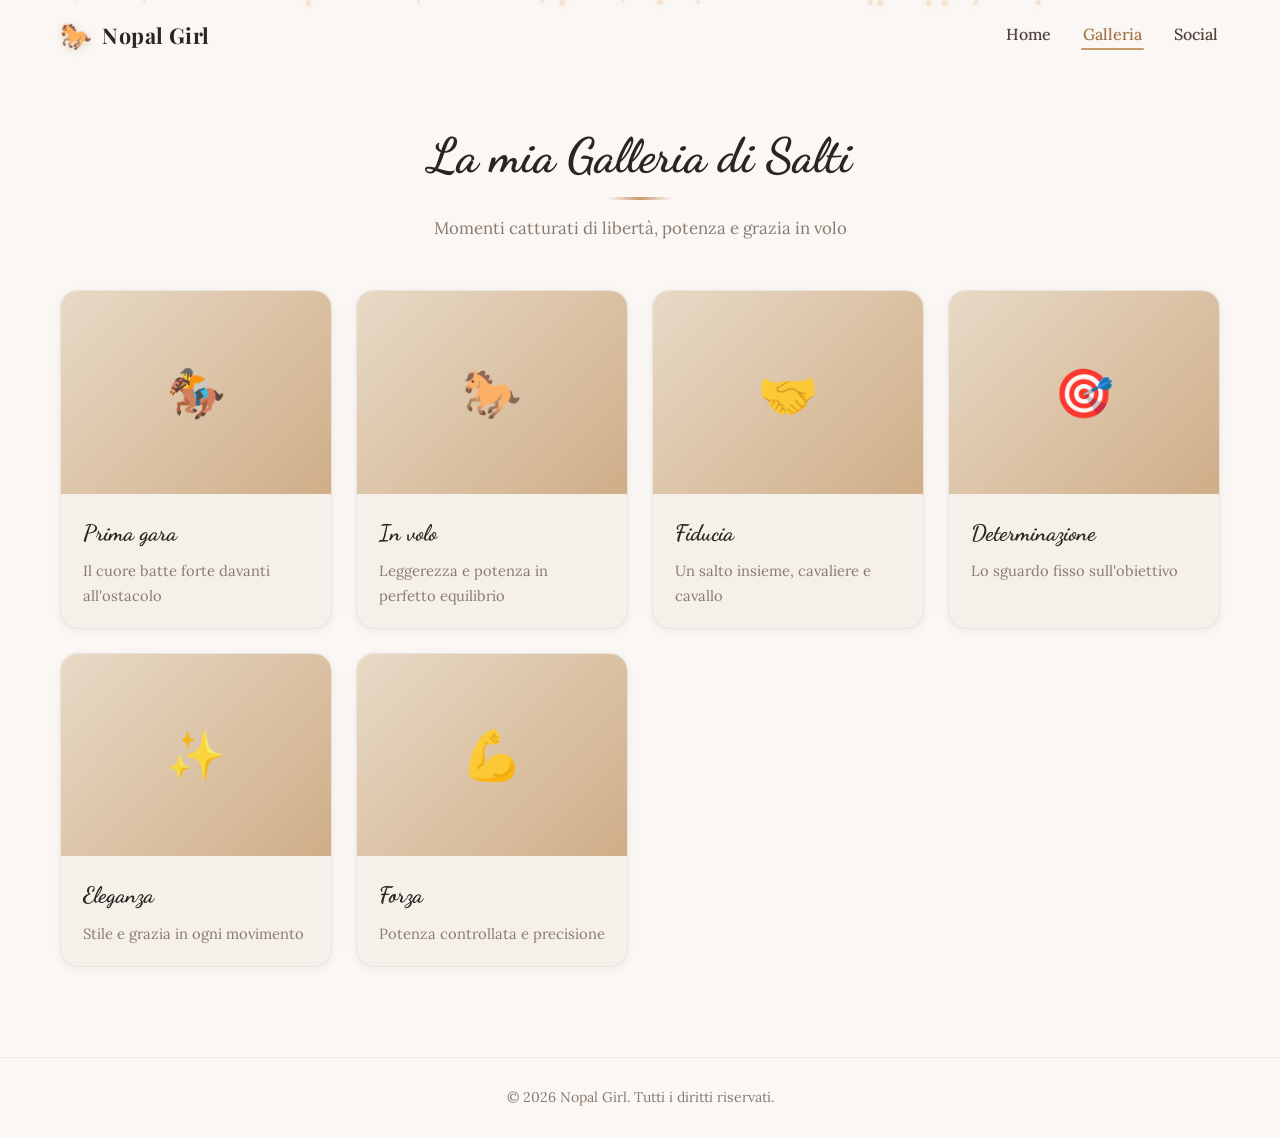
==== gallery.html @ e6fc36af "Riorganizza il repository: sito alla radice, rimozione backup, dati galleria centralizzati - Sposta " ====
<!DOCTYPE html>
<html lang="it">
<head>
  <meta charset="UTF-8">
  <meta name="viewport" content="width=device-width, initial-scale=1.0">
  <meta http-equiv="X-UA-Compatible" content="IE=edge">
  <title>Nopal Girl — Galleria</title>
  <meta name="description" content="Galleria fotografica dei salti ostacoli di Nopal Girl">
  <link rel="icon" href="data:image/svg+xml,<svg xmlns=%22http://www.w3.org/2000/svg%22 viewBox=%220 0 100 100%22><text y=%22.9em%22 font-size=%2290%22>🐎</text></svg>">
  <link rel="preconnect" href="https://fonts.googleapis.com">
  <link rel="preconnect" href="https://fonts.gstatic.com" crossorigin>
  <link href="https://fonts.googleapis.com/css2?family=Playfair+Display:wght@400;700&family=Dancing+Script:wght@500;700&family=Lora:wght@400;500&display=swap" rel="stylesheet">
  <link rel="stylesheet" href="https://cdnjs.cloudflare.com/ajax/libs/font-awesome/6.4.0/css/all.min.css">
  <link rel="stylesheet" href="assets/css/style.css">
</head>
<body>
  <a href="#main" class="skip-link">Vai al contenuto principale</a>

  <nav class="nav" aria-label="Menu principale">
    <div class="nav-inner">
      <a href="index.html" class="logo">
        <span class="logo-icon">🐎</span> Nopal Girl
      </a>
      <button class="mobile-toggle" aria-label="Apri menu" aria-expanded="false" aria-controls="navLinks">
        <span></span><span></span><span></span>
      </button>
      <ul class="nav-links" id="navLinks">
        <li><a href="index.html">Home</a></li>
        <li><a href="gallery.html" class="active">Galleria</a></li>
        <li><a href="social.html">Social</a></li>
      </ul>
    </div>
  </nav>

  <main id="main">
    <section id="gallery" style="padding-top: calc(var(--nav-h) + 60px);">
      <div class="container">
        <div class="section-head reveal">
          <h2>La mia Galleria di Salti</h2>
          <div class="underline"></div>
          <p>Momenti catturati di libertà, potenza e grazia in volo</p>
        </div>
        <div id="gallery-grid" class="gallery-grid"></div>
      </div>
    </section>
  </main>

  <footer>
    <p>&copy; 2026 Nopal Girl. Tutti i diritti riservati.</p>
  </footer>

  <script src="assets/js/gallery-data.js"></script>
  <script src="assets/js/main.js"></script>
</body>
</html>
---- assets/css/style.css ----
/* ============================================================
   Nopal Girl — Dreamy equestrian theme
   Lightweight, GPU-friendly, reduced-motion aware
   ============================================================ */

:root {
  --bg: #faf7f5;
  --surface: #f5f0ea;
  --accent: #c89a6b;
  --accent-dark: #a5764a;
  --accent-soft: rgba(200, 154, 107, 0.16);
  --text-dark: #2b2420;
  --text: #4e423a;
  --text-muted: #8a7a6e;
  --white: #ffffff;

  --font-display: 'Playfair Display', Georgia, serif;
  --font-script: 'Dancing Script', cursive;
  --font-body: 'Lora', Georgia, serif;

  --nav-h: 70px;
  --radius: 18px;
  --radius-pill: 999px;
  --maxw: 1160px;
  --gap: 24px;

  --shadow-sm: 0 2px 10px rgba(43, 32, 27, 0.06);
  --shadow-md: 0 8px 30px rgba(43, 32, 27, 0.10);
  --shadow-lg: 0 18px 50px rgba(43, 32, 27, 0.16);

  --ease: cubic-bezier(0.22, 1, 0.36, 1);
}

* {
  margin: 0;
  padding: 0;
  box-sizing: border-box;
}

html {
  scroll-behavior: smooth;
}

body {
  font-family: var(--font-body);
  background: var(--bg);
  color: var(--text-dark);
  line-height: 1.7;
  min-height: 100vh;
  overflow-x: hidden;
  -webkit-font-smoothing: antialiased;
}

img, video {
  max-width: 100%;
  display: block;
}

a {
  color: inherit;
  text-decoration: none;
}

/* Accessible skip link */
.skip-link {
  position: fixed;
  top: -60px;
  left: 16px;
  z-index: 2000;
  background: var(--accent-dark);
  color: #fff;
  padding: 10px 18px;
  border-radius: 0 0 10px 10px;
  font-size: 0.9rem;
  transition: top 0.3s var(--ease);
}
.skip-link:focus {
  top: 0;
}

/* ---------------- Navigation ---------------- */
.nav {
  position: fixed;
  inset: 0 0 auto 0;
  height: var(--nav-h);
  z-index: 1000;
  display: flex;
  align-items: center;
  transition: background 0.4s var(--ease), box-shadow 0.4s var(--ease), backdrop-filter 0.4s;
}
.nav-inner {
  width: min(100% - 32px, var(--maxw));
  margin-inline: auto;
  display: flex;
  align-items: center;
  justify-content: space-between;
}
.nav.scrolled {
  background: rgba(250, 247, 245, 0.82);
  backdrop-filter: blur(14px) saturate(160%);
  -webkit-backdrop-filter: blur(14px) saturate(160%);
  box-shadow: 0 1px 0 rgba(43, 32, 27, 0.06);
}

.logo {
  display: flex;
  align-items: center;
  gap: 10px;
  font-family: var(--font-display);
  font-weight: 700;
  font-size: 1.35rem;
  letter-spacing: 0.02em;
}
.logo-icon {
  font-size: 1.6rem;
  filter: drop-shadow(0 2px 4px rgba(200, 154, 107, 0.4));
  transition: transform 0.4s var(--ease);
}
.logo:hover .logo-icon {
  transform: scale(1.12) rotate(-6deg);
}

.nav-links {
  display: flex;
  gap: 28px;
  list-style: none;
}
.nav-links a {
  position: relative;
  font-weight: 500;
  font-size: 1rem;
  color: var(--text);
  padding: 6px 2px;
  transition: color 0.3s;
}
.nav-links a::after {
  content: '';
  position: absolute;
  left: 0;
  bottom: 0;
  width: 0;
  height: 2px;
  background: var(--accent);
  border-radius: 2px;
  transition: width 0.35s var(--ease);
}
.nav-links a:hover,
.nav-links a.active {
  color: var(--accent-dark);
}
.nav-links a:hover::after,
.nav-links a.active::after {
  width: 100%;
}

.mobile-toggle {
  display: none;
  flex-direction: column;
  gap: 5px;
  background: none;
  border: none;
  cursor: pointer;
  padding: 8px;
}
.mobile-toggle span {
  width: 24px;
  height: 2px;
  background: var(--text-dark);
  border-radius: 2px;
  transition: transform 0.35s var(--ease), opacity 0.3s;
}
.mobile-toggle.open span:nth-child(1) { transform: translateY(7px) rotate(45deg); }
.mobile-toggle.open span:nth-child(2) { opacity: 0; }
.mobile-toggle.open span:nth-child(3) { transform: translateY(-7px) rotate(-45deg); }

/* ---------------- Layout ---------------- */
.container {
  width: min(100% - 32px, var(--maxw));
  margin-inline: auto;
}

section {
  padding: 90px 0;
  scroll-margin-top: var(--nav-h);
}

.section-head {
  text-align: center;
  margin-bottom: 48px;
}
.section-head h2 {
  font-family: var(--font-script);
  font-size: clamp(2.2rem, 5vw, 3rem);
  color: var(--text-dark);
  font-weight: 700;
  line-height: 1.1;
}
.section-head .underline {
  width: 64px;
  height: 3px;
  margin: 14px auto 0;
  background: linear-gradient(90deg, transparent, var(--accent), transparent);
  border-radius: 2px;
}
.section-head p {
  color: var(--text-muted);
  margin-top: 14px;
  font-size: 1.05rem;
}

/* ---------------- Hero + video background ---------------- */
.hero {
  position: relative;
  min-height: 100vh;
  display: flex;
  align-items: center;
  justify-content: center;
  text-align: center;
  padding: calc(var(--nav-h) + 40px) 20px 60px;
  overflow: hidden;
  color: #fff;
}
.hero-video {
  position: absolute;
  inset: 0;
  z-index: -2;
  overflow: hidden;
}
.hero-video video {
  position: absolute;
  top: 50%;
  left: 50%;
  width: 100%;
  height: 100%;
  object-fit: cover;
  transform: translate(-50%, -50%);
  filter: brightness(0.55) saturate(1.05);
}
.hero-video img.poster {
  position: absolute;
  inset: 0;
  width: 100%;
  height: 100%;
  object-fit: cover;
  filter: brightness(0.55) saturate(1.05);
}
.hero-overlay {
  position: absolute;
  inset: 0;
  z-index: -1;
  background:
    radial-gradient(ellipse at 50% 40%, rgba(200, 154, 107, 0.18), transparent 60%),
    linear-gradient(180deg, rgba(20, 14, 10, 0.45), rgba(20, 14, 10, 0.65));
}

.hero-content {
  max-width: 720px;
  animation: heroIn 1.2s var(--ease) both;
}
.hero h1 {
  font-family: var(--font-script);
  font-size: clamp(3.2rem, 9vw, 5.5rem);
  font-weight: 700;
  line-height: 1.05;
  text-shadow: 0 4px 30px rgba(0, 0, 0, 0.45);
}
.hero .tagline {
  font-size: clamp(1.1rem, 2.5vw, 1.4rem);
  color: #f4dfc6;
  font-style: italic;
  margin-top: 14px;
}
.hero .description {
  margin: 22px auto 32px;
  color: rgba(255, 255, 255, 0.92);
  font-size: 1.02rem;
  max-width: 560px;
  text-shadow: 0 2px 12px rgba(0, 0, 0, 0.35);
}
.scroll-hint {
  position: absolute;
  bottom: 28px;
  left: 50%;
  transform: translateX(-50%);
  color: rgba(255, 255, 255, 0.85);
  font-size: 1.6rem;
  animation: bounce 2s ease-in-out infinite;
}

/* ---------------- Buttons ---------------- */
.btn-row {
  display: flex;
  gap: 16px;
  justify-content: center;
  flex-wrap: wrap;
}
.btn {
  display: inline-flex;
  align-items: center;
  gap: 10px;
  padding: 13px 30px;
  border-radius: var(--radius-pill);
  font-weight: 600;
  font-size: 1rem;
  font-family: var(--font-body);
  border: 1px solid transparent;
  cursor: pointer;
  transition: transform 0.35s var(--ease), box-shadow 0.35s var(--ease), background 0.35s, color 0.35s;
  transform: translateY(0);
}
.btn:hover {
  transform: translateY(-3px);
}
.btn:focus-visible {
  outline: 2px solid var(--accent-dark);
  outline-offset: 3px;
}
.btn-primary {
  background: linear-gradient(135deg, var(--accent), var(--accent-dark));
  color: #fff;
  box-shadow: 0 8px 24px rgba(200, 154, 107, 0.45);
}
.btn-primary:hover {
  box-shadow: 0 12px 32px rgba(200, 154, 107, 0.6);
}
.btn-ghost {
  background: rgba(255, 255, 255, 0.14);
  color: #fff;
  border-color: rgba(255, 255, 255, 0.35);
  backdrop-filter: blur(6px);
  -webkit-backdrop-filter: blur(6px);
}
.btn-ghost:hover {
  background: rgba(255, 255, 255, 0.24);
}
.btn-solid {
  background: var(--accent-soft);
  color: var(--accent-dark);
  border-color: rgba(200, 154, 107, 0.4);
}
.btn-solid:hover {
  background: rgba(200, 154, 107, 0.28);
  box-shadow: 0 8px 24px rgba(200, 154, 107, 0.25);
}

/* ---------------- Gallery ---------------- */
.gallery-grid {
  display: grid;
  grid-template-columns: repeat(auto-fill, minmax(260px, 1fr));
  gap: var(--gap);
}
.card {
  border-radius: var(--radius);
  overflow: hidden;
  background: var(--surface);
  box-shadow: var(--shadow-sm);
  border: 1px solid rgba(43, 32, 27, 0.06);
  transition: transform 0.45s var(--ease), box-shadow 0.45s var(--ease);
}
.card:hover {
  transform: translateY(-6px);
  box-shadow: var(--shadow-md);
}
.card-media {
  position: relative;
  aspect-ratio: 4 / 3;
  overflow: hidden;
  background: linear-gradient(135deg, #e8d9c6, #cfae88);
}
.card-media img {
  width: 100%;
  height: 100%;
  object-fit: cover;
  transition: transform 0.6s var(--ease);
}
.card:hover .card-media img {
  transform: scale(1.06);
}
.card-media .placeholder {
  position: absolute;
  inset: 0;
  display: grid;
  place-items: center;
  font-size: 3rem;
  color: rgba(255, 255, 255, 0.9);
}
.card-body {
  padding: 20px 22px;
}
.card-body h3 {
  font-family: var(--font-script);
  font-size: 1.4rem;
  font-weight: 700;
  margin-bottom: 6px;
}
.card-body p {
  color: var(--text-muted);
  font-size: 0.92rem;
}

.gallery-note {
  text-align: center;
  color: var(--text-muted);
  font-style: italic;
  margin-top: 32px;
}

/* ---------------- Social ---------------- */
.social-content {
  max-width: 640px;
  margin: 0 auto;
  text-align: center;
}
.social-content > p {
  color: var(--text-muted);
  font-size: 1.05rem;
  margin-bottom: 36px;
}
.social-icons {
  display: flex;
  justify-content: center;
  gap: 16px;
  flex-wrap: wrap;
}
.social-link {
  display: flex;
  flex-direction: column;
  align-items: center;
  gap: 8px;
  width: 96px;
  padding: 18px 10px;
  border-radius: var(--radius);
  background: var(--white);
  box-shadow: var(--shadow-sm);
  border: 1px solid rgba(43, 32, 27, 0.05);
  color: var(--text);
  transition: transform 0.4s var(--ease), box-shadow 0.4s var(--ease), color 0.3s;
}
.social-link:hover {
  transform: translateY(-5px);
  box-shadow: var(--shadow-md);
  color: var(--accent-dark);
}
.social-link i {
  font-size: 1.9rem;
  color: var(--accent);
  transition: transform 0.4s var(--ease);
}
.social-link:hover i {
  transform: scale(1.15);
}
.social-link span {
  font-size: 0.82rem;
  font-weight: 500;
}

/* ---------------- Footer ---------------- */
footer {
  text-align: center;
  padding: 28px 16px;
  color: var(--text-muted);
  font-size: 0.88rem;
  border-top: 1px solid rgba(43, 32, 27, 0.07);
}

/* ---------------- Reveal animations ---------------- */
.reveal {
  opacity: 0;
  transform: translateY(28px);
  transition: opacity 0.7s var(--ease), transform 0.7s var(--ease);
}
.reveal.is-visible {
  opacity: 1;
  transform: translateY(0);
}

@keyframes heroIn {
  from { opacity: 0; transform: translateY(30px); }
  to   { opacity: 1; transform: translateY(0); }
}
@keyframes bounce {
  0%, 100% { transform: translate(-50%, 0); }
  50%      { transform: translate(-50%, 8px); }
}

/* Sparkle dust (CSS-only, cheap) */
.sparkles {
  position: fixed;
  inset: 0;
  pointer-events: none;
  z-index: 1;
  overflow: hidden;
}
.sparkle {
  position: absolute;
  width: 5px;
  height: 5px;
  border-radius: 50%;
  background: rgba(244, 223, 198, 0.85);
  box-shadow: 0 0 10px rgba(244, 223, 198, 0.6);
  animation: floatUp linear infinite;
}
@keyframes floatUp {
  0%   { transform: translateY(100vh) scale(0.4); opacity: 0; }
  10%  { opacity: 0.9; }
  100% { transform: translateY(-10vh) scale(1); opacity: 0; }
}

/* ---------------- Responsive ---------------- */
@media (max-width: 720px) {
  .nav-links {
    position: fixed;
    top: var(--nav-h);
    right: 0;
    flex-direction: column;
    gap: 8px;
    background: rgba(250, 247, 245, 0.97);
    backdrop-filter: blur(14px);
    -webkit-backdrop-filter: blur(14px);
    padding: 18px 24px;
    border-radius: 0 0 0 16px;
    box-shadow: var(--shadow-lg);
    transform: translateX(120%);
    transition: transform 0.4s var(--ease);
    min-width: 200px;
  }
  .nav-links.open {
    transform: translateX(0);
  }
  .nav-links a { font-size: 1.1rem; }
  .mobile-toggle { display: flex; }
  section { padding: 60px 0; }
  .social-link { width: 84px; padding: 14px 8px; }
}

/* ---------------- Reduced motion ---------------- */
@media (prefers-reduced-motion: reduce) {
  html { scroll-behavior: auto; }
  *, *::before, *::after {
    animation-duration: 0.001ms !important;
    animation-iteration-count: 1 !important;
    transition-duration: 0.001ms !important;
  }
  .reveal { opacity: 1; transform: none; }
  .sparkles { display: none; }
}
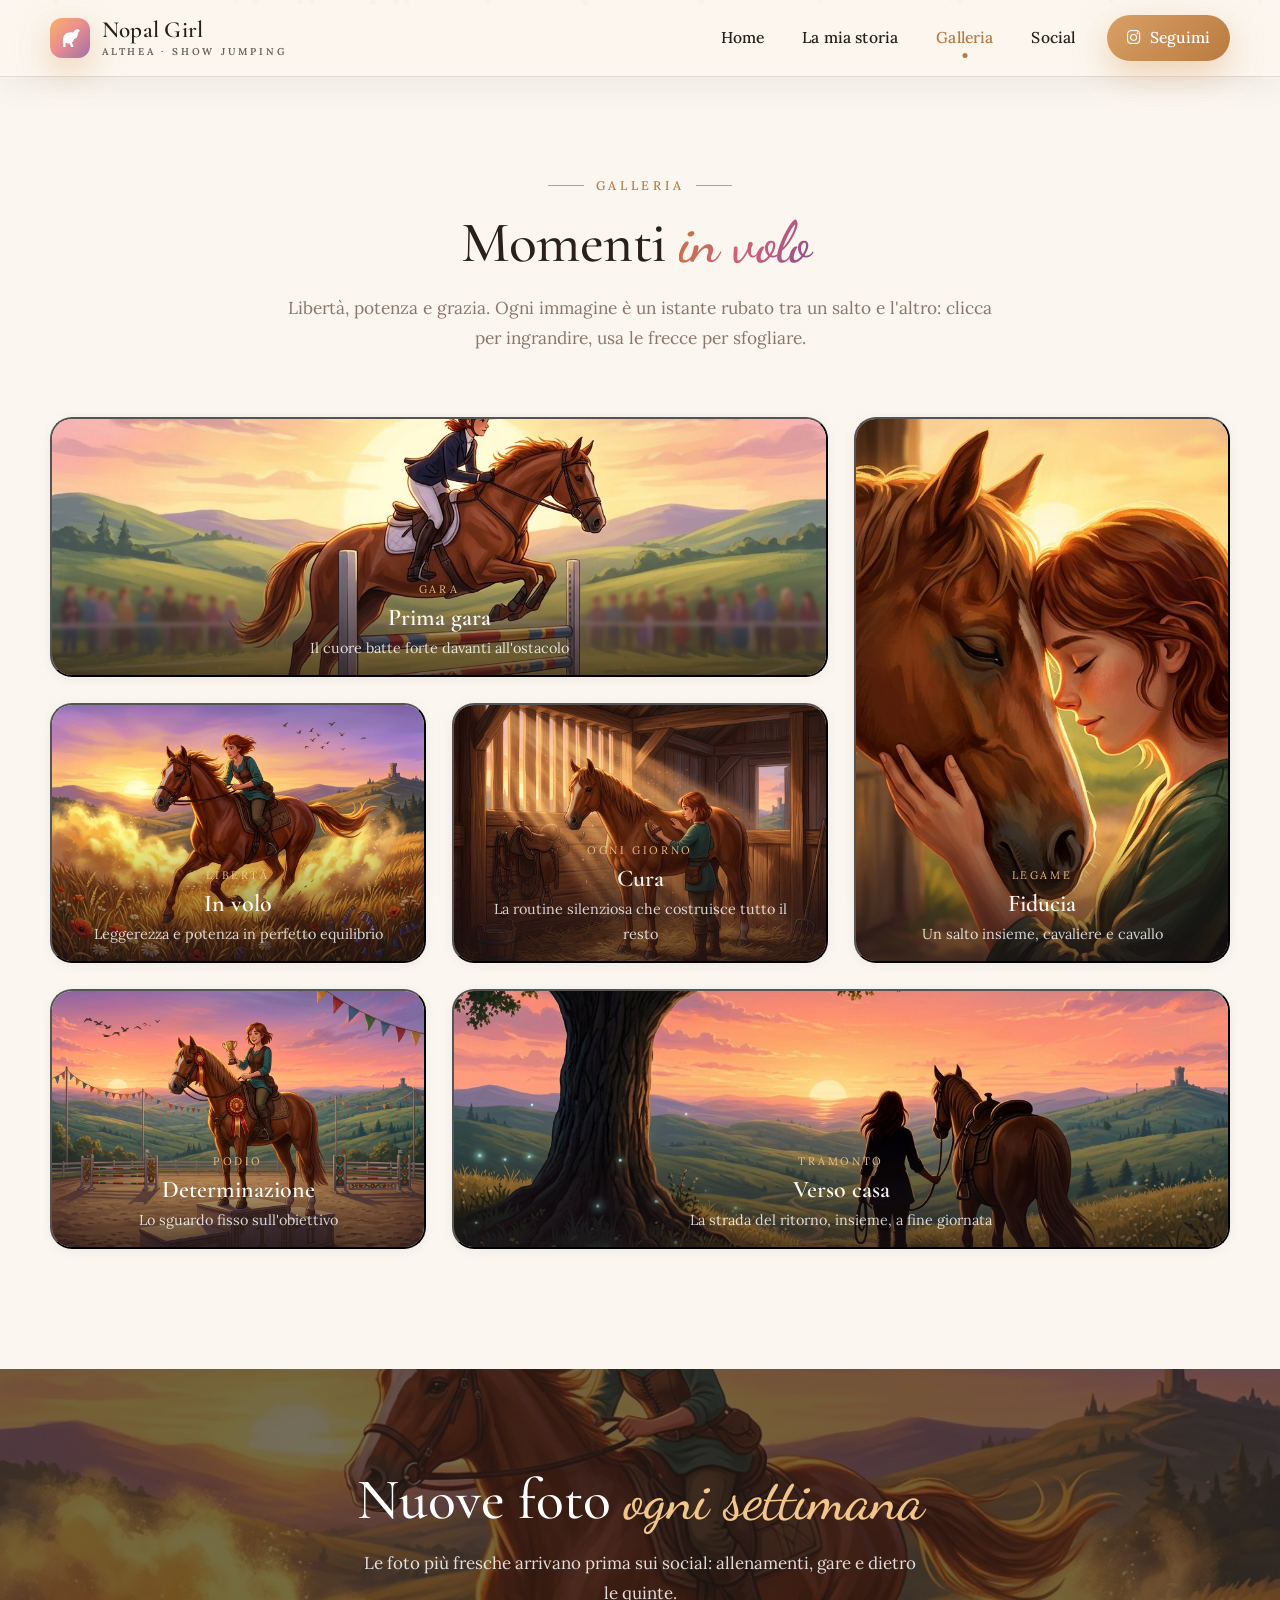
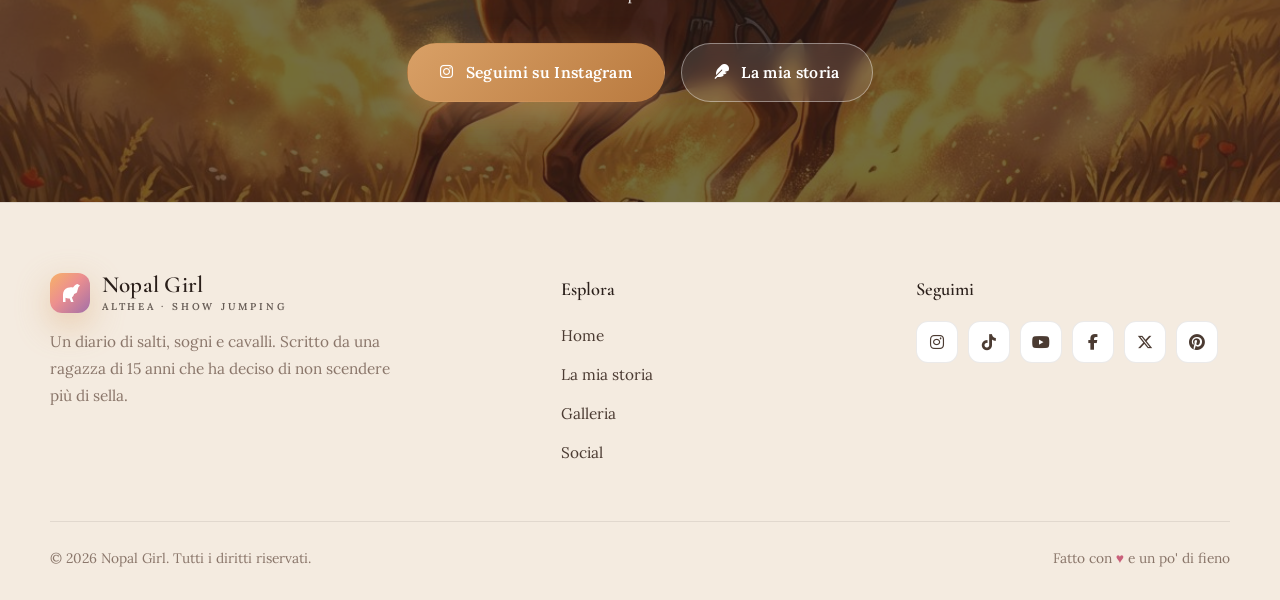
==== commit 596d832b: "Redesign completo del sito: tema Golden Hour, galleria a mosaico con lightbox, illustrazioni - Nuovo" ====
--- a/gallery.html
+++ b/gallery.html
@@ -3,53 +3,117 @@
 <head>
   <meta charset="UTF-8">
   <meta name="viewport" content="width=device-width, initial-scale=1.0">
-  <meta http-equiv="X-UA-Compatible" content="IE=edge">
-  <title>Nopal Girl — Galleria</title>
-  <meta name="description" content="Galleria fotografica dei salti ostacoli di Nopal Girl">
+  <title>Galleria — Nopal Girl</title>
+  <meta name="description" content="La galleria di Nopal Girl: salti, gare, allenamenti e momenti di complicità tra Althea e i suoi cavalli.">
+  <meta name="theme-color" content="#fbf6f0">
   <link rel="icon" href="data:image/svg+xml,<svg xmlns=%22http://www.w3.org/2000/svg%22 viewBox=%220 0 100 100%22><text y=%22.9em%22 font-size=%2290%22>🐎</text></svg>">
+  <meta property="og:type" content="website">
+  <meta property="og:locale" content="it_IT">
+  <meta property="og:title" content="Galleria — Nopal Girl">
+  <meta property="og:description" content="Momenti in volo: la galleria di salti di Althea.">
+  <meta property="og:image" content="assets/images/gallery-01.jpg">
   <link rel="preconnect" href="https://fonts.googleapis.com">
   <link rel="preconnect" href="https://fonts.gstatic.com" crossorigin>
-  <link href="https://fonts.googleapis.com/css2?family=Playfair+Display:wght@400;700&family=Dancing+Script:wght@500;700&family=Lora:wght@400;500&display=swap" rel="stylesheet">
-  <link rel="stylesheet" href="https://cdnjs.cloudflare.com/ajax/libs/font-awesome/6.4.0/css/all.min.css">
+  <link href="https://fonts.googleapis.com/css2?family=Cormorant+Garamond:ital,wght@0,500;0,600;1,500&family=Dancing+Script:wght@600;700&family=Lora:ital,wght@0,400;0,500;0,600;1,400&display=swap" rel="stylesheet">
+  <link rel="stylesheet" href="https://cdnjs.cloudflare.com/ajax/libs/font-awesome/6.5.2/css/all.min.css">
   <link rel="stylesheet" href="assets/css/style.css">
 </head>
 <body>
   <a href="#main" class="skip-link">Vai al contenuto principale</a>
+  <div class="progress" aria-hidden="true"></div>
 
   <nav class="nav" aria-label="Menu principale">
     <div class="nav-inner">
-      <a href="index.html" class="logo">
-        <span class="logo-icon">🐎</span> Nopal Girl
+      <a href="index.html" class="logo" aria-label="Nopal Girl — Home">
+        <span class="logo-mark" aria-hidden="true">
+          <svg viewBox="0 0 24 24"><path d="M19.5 3c-1.2.2-2.4.9-3.2 1.9L15 6.5c-1.7-.4-3.6-.3-5.3.3C6.8 7.8 5 10.4 5 13.4V21h2.5v-4.2c.9.5 1.9.8 3 .8h1.2l1.3 3.4h2.6l-1.7-4.5c1.1-.8 1.9-2 2.2-3.4l1.6-.8c.9-.5 1.5-1.4 1.6-2.4L20.5 6 22 4.5 19.5 3z"/></svg>
+        </span>
+        <span>Nopal Girl<small>Althea · Show jumping</small></span>
       </a>
       <button class="mobile-toggle" aria-label="Apri menu" aria-expanded="false" aria-controls="navLinks">
         <span></span><span></span><span></span>
       </button>
       <ul class="nav-links" id="navLinks">
         <li><a href="index.html">Home</a></li>
+        <li><a href="index.html#storia">La mia storia</a></li>
         <li><a href="gallery.html" class="active">Galleria</a></li>
         <li><a href="social.html">Social</a></li>
+        <li><a href="social.html" class="nav-cta"><i class="fab fa-instagram"></i>&nbsp; Seguimi</a></li>
       </ul>
     </div>
   </nav>
 
   <main id="main">
-    <section id="gallery" style="padding-top: calc(var(--nav-h) + 60px);">
+    <section id="gallery" class="section page-top" aria-labelledby="gallery-title">
       <div class="container">
         <div class="section-head reveal">
-          <h2>La mia Galleria di Salti</h2>
-          <div class="underline"></div>
-          <p>Momenti catturati di libertà, potenza e grazia in volo</p>
+          <span class="eyebrow center">Galleria</span>
+          <h2 id="gallery-title">Momenti <em>in volo</em></h2>
+          <p>
+            Libertà, potenza e grazia. Ogni immagine è un istante rubato tra un salto e l'altro:
+            clicca per ingrandire, usa le frecce per sfogliare.
+          </p>
         </div>
         <div id="gallery-grid" class="gallery-grid"></div>
       </div>
     </section>
+
+    <section class="cta-strip" aria-labelledby="cta-title">
+      <img src="assets/images/gallery-03.jpg" alt="" aria-hidden="true" loading="lazy" decoding="async">
+      <div class="container reveal">
+        <h2 id="cta-title">Nuove foto <em>ogni settimana</em></h2>
+        <p>Le foto più fresche arrivano prima sui social: allenamenti, gare e dietro le quinte.</p>
+        <div class="btn-row">
+          <a href="social.html" class="btn btn-primary"><i class="fab fa-instagram"></i> Seguimi su Instagram</a>
+          <a href="index.html#storia" class="btn btn-ghost"><i class="fas fa-feather"></i> La mia storia</a>
+        </div>
+      </div>
+    </section>
   </main>
 
-  <footer>
-    <p>&copy; 2026 Nopal Girl. Tutti i diritti riservati.</p>
+  <footer class="footer">
+    <div class="container">
+      <div class="footer-grid">
+        <div class="footer-brand">
+          <a href="index.html" class="logo" style="color:var(--ink)">
+            <span class="logo-mark" aria-hidden="true">
+              <svg viewBox="0 0 24 24"><path d="M19.5 3c-1.2.2-2.4.9-3.2 1.9L15 6.5c-1.7-.4-3.6-.3-5.3.3C6.8 7.8 5 10.4 5 13.4V21h2.5v-4.2c.9.5 1.9.8 3 .8h1.2l1.3 3.4h2.6l-1.7-4.5c1.1-.8 1.9-2 2.2-3.4l1.6-.8c.9-.5 1.5-1.4 1.6-2.4L20.5 6 22 4.5 19.5 3z"/></svg>
+            </span>
+            <span>Nopal Girl<small>Althea · Show jumping</small></span>
+          </a>
+          <p>Un diario di salti, sogni e cavalli. Scritto da una ragazza di 15 anni che ha deciso di non scendere più di sella.</p>
+        </div>
+        <div>
+          <h4>Esplora</h4>
+          <ul class="footer-links">
+            <li><a href="index.html">Home</a></li>
+            <li><a href="index.html#storia">La mia storia</a></li>
+            <li><a href="gallery.html">Galleria</a></li>
+            <li><a href="social.html">Social</a></li>
+          </ul>
+        </div>
+        <div>
+          <h4>Seguimi</h4>
+          <div class="footer-social">
+            <a href="https://instagram.com/nopalgirl" target="_blank" rel="noopener" aria-label="Instagram"><i class="fab fa-instagram"></i></a>
+            <a href="https://tiktok.com/@nopalgirl" target="_blank" rel="noopener" aria-label="TikTok"><i class="fab fa-tiktok"></i></a>
+            <a href="https://youtube.com/nopalgirl" target="_blank" rel="noopener" aria-label="YouTube"><i class="fab fa-youtube"></i></a>
+            <a href="https://facebook.com/nopalgirl" target="_blank" rel="noopener" aria-label="Facebook"><i class="fab fa-facebook-f"></i></a>
+            <a href="https://x.com/nopalgirl" target="_blank" rel="noopener" aria-label="X"><i class="fab fa-x-twitter"></i></a>
+            <a href="https://pinterest.com/nopalgirl" target="_blank" rel="noopener" aria-label="Pinterest"><i class="fab fa-pinterest"></i></a>
+          </div>
+        </div>
+      </div>
+      <div class="footer-bottom">
+        <span>&copy; <span data-year>2026</span> Nopal Girl. Tutti i diritti riservati.</span>
+        <span>Fatto con <span class="heart">♥</span> e un po' di fieno</span>
+      </div>
+    </div>
   </footer>
+
+  <button class="to-top" aria-label="Torna su"><i class="fas fa-arrow-up"></i></button>
 
   <script src="assets/js/gallery-data.js"></script>
   <script src="assets/js/main.js"></script>
 </body>
-</html>+</html>
--- a/assets/css/style.css
+++ b/assets/css/style.css
@@ -1,536 +1,800 @@
 /* ============================================================
-   Nopal Girl — Dreamy equestrian theme
-   Lightweight, GPU-friendly, reduced-motion aware
+   Nopal Girl — "Golden Hour" equestrian theme
+   Palette ispirata alle illustrazioni: tramonto rosa/ambra,
+   colline verdi, cuoio caldo. GPU-friendly, reduced-motion aware.
    ============================================================ */
 
 :root {
-  --bg: #faf7f5;
-  --surface: #f5f0ea;
-  --accent: #c89a6b;
-  --accent-dark: #a5764a;
-  --accent-soft: rgba(200, 154, 107, 0.16);
-  --text-dark: #2b2420;
-  --text: #4e423a;
-  --text-muted: #8a7a6e;
-  --white: #ffffff;
-
-  --font-display: 'Playfair Display', Georgia, serif;
+  /* Superfici */
+  --bg: #fbf6f0;
+  --bg-alt: #f4ebe0;
+  --surface: #ffffff;
+  --ink: #2a1f1a;
+  --ink-2: #4b3b32;
+  --ink-3: #8a766a;
+  --line: rgba(42, 31, 26, 0.09);
+
+  /* Accenti tramonto */
+  --amber: #d9a066;
+  --amber-deep: #b97a3f;
+  --rose: #e8899a;
+  --rose-deep: #c9607a;
+  --plum: #6e4a7e;
+  --sage: #7f9a6c;
+  --sage-deep: #5b7a4b;
+  --gold: #f2c58a;
+
+  --grad-sunset: linear-gradient(135deg, #f7b267 0%, #ec8f8f 45%, #a26fa8 100%);
+  --grad-warm: linear-gradient(135deg, var(--amber), var(--amber-deep));
+  --grad-text: linear-gradient(120deg, #c5783d, #d15c7c 55%, #7a4d8a);
+
+  /* Tipografia */
+  --font-display: 'Cormorant Garamond', 'Playfair Display', Georgia, serif;
   --font-script: 'Dancing Script', cursive;
   --font-body: 'Lora', Georgia, serif;
 
-  --nav-h: 70px;
-  --radius: 18px;
-  --radius-pill: 999px;
-  --maxw: 1160px;
-  --gap: 24px;
-
-  --shadow-sm: 0 2px 10px rgba(43, 32, 27, 0.06);
-  --shadow-md: 0 8px 30px rgba(43, 32, 27, 0.10);
-  --shadow-lg: 0 18px 50px rgba(43, 32, 27, 0.16);
+  /* Metriche */
+  --nav-h: 76px;
+  --radius: 22px;
+  --radius-sm: 14px;
+  --pill: 999px;
+  --maxw: 1180px;
+  --gap: 26px;
+
+  --shadow-sm: 0 2px 12px rgba(42, 31, 26, 0.06);
+  --shadow-md: 0 14px 40px rgba(42, 31, 26, 0.12);
+  --shadow-lg: 0 30px 80px rgba(42, 31, 26, 0.20);
+  --glow-amber: 0 12px 34px rgba(217, 160, 102, 0.45);
 
   --ease: cubic-bezier(0.22, 1, 0.36, 1);
-}
-
-* {
-  margin: 0;
-  padding: 0;
-  box-sizing: border-box;
-}
-
-html {
-  scroll-behavior: smooth;
-}
-
+  --ease-io: cubic-bezier(0.65, 0, 0.35, 1);
+}
+
+/* ---------------- Reset ---------------- */
+*, *::before, *::after { box-sizing: border-box; margin: 0; padding: 0; }
+html { scroll-behavior: smooth; -webkit-text-size-adjust: 100%; }
 body {
   font-family: var(--font-body);
   background: var(--bg);
-  color: var(--text-dark);
-  line-height: 1.7;
+  color: var(--ink);
+  line-height: 1.75;
   min-height: 100vh;
   overflow-x: hidden;
   -webkit-font-smoothing: antialiased;
-}
-
-img, video {
-  max-width: 100%;
-  display: block;
-}
-
-a {
-  color: inherit;
-  text-decoration: none;
-}
-
-/* Accessible skip link */
+  text-rendering: optimizeLegibility;
+}
+img, video { max-width: 100%; display: block; }
+a { color: inherit; text-decoration: none; }
+button { font: inherit; color: inherit; }
+::selection { background: rgba(232, 137, 154, 0.35); color: var(--ink); }
+
+/* Texture di carta sottile su tutto il sito */
+body::before {
+  content: '';
+  position: fixed;
+  inset: 0;
+  z-index: 0;
+  pointer-events: none;
+  opacity: 0.35;
+  background-image:
+    radial-gradient(rgba(42, 31, 26, 0.035) 1px, transparent 1px);
+  background-size: 3px 3px;
+  mix-blend-mode: multiply;
+}
+
+/* ---------------- Skip link ---------------- */
 .skip-link {
-  position: fixed;
-  top: -60px;
-  left: 16px;
-  z-index: 2000;
-  background: var(--accent-dark);
-  color: #fff;
-  padding: 10px 18px;
-  border-radius: 0 0 10px 10px;
-  font-size: 0.9rem;
-  transition: top 0.3s var(--ease);
-}
-.skip-link:focus {
-  top: 0;
+  position: fixed; top: -70px; left: 16px; z-index: 3000;
+  background: var(--ink); color: #fff;
+  padding: 10px 18px; border-radius: 0 0 12px 12px;
+  font-size: 0.9rem; transition: top 0.3s var(--ease);
+}
+.skip-link:focus { top: 0; }
+
+/* ---------------- Scroll progress ---------------- */
+.progress {
+  position: fixed; top: 0; left: 0; z-index: 2001;
+  height: 3px; width: 100%;
+  transform-origin: 0 50%;
+  transform: scaleX(0);
+  background: var(--grad-sunset);
 }
 
 /* ---------------- Navigation ---------------- */
 .nav {
-  position: fixed;
-  inset: 0 0 auto 0;
+  position: fixed; inset: 0 0 auto 0; z-index: 1000;
   height: var(--nav-h);
-  z-index: 1000;
-  display: flex;
-  align-items: center;
-  transition: background 0.4s var(--ease), box-shadow 0.4s var(--ease), backdrop-filter 0.4s;
+  display: flex; align-items: center;
+  transition: background 0.5s var(--ease), box-shadow 0.5s var(--ease), height 0.4s var(--ease);
+  color: #fff;
 }
 .nav-inner {
-  width: min(100% - 32px, var(--maxw));
+  width: min(100% - 40px, var(--maxw));
   margin-inline: auto;
-  display: flex;
-  align-items: center;
-  justify-content: space-between;
-}
-.nav.scrolled {
-  background: rgba(250, 247, 245, 0.82);
-  backdrop-filter: blur(14px) saturate(160%);
-  -webkit-backdrop-filter: blur(14px) saturate(160%);
-  box-shadow: 0 1px 0 rgba(43, 32, 27, 0.06);
-}
+  display: flex; align-items: center; justify-content: space-between;
+  gap: 24px;
+}
+.nav.scrolled,
+.nav.on-light {
+  background: rgba(251, 246, 240, 0.78);
+  backdrop-filter: blur(18px) saturate(170%);
+  -webkit-backdrop-filter: blur(18px) saturate(170%);
+  box-shadow: 0 1px 0 var(--line), 0 10px 30px rgba(42, 31, 26, 0.06);
+  color: var(--ink);
+}
+.nav.scrolled { height: 64px; }
 
 .logo {
-  display: flex;
-  align-items: center;
-  gap: 10px;
+  display: flex; align-items: center; gap: 12px;
   font-family: var(--font-display);
-  font-weight: 700;
-  font-size: 1.35rem;
-  letter-spacing: 0.02em;
-}
-.logo-icon {
-  font-size: 1.6rem;
-  filter: drop-shadow(0 2px 4px rgba(200, 154, 107, 0.4));
-  transition: transform 0.4s var(--ease);
-}
-.logo:hover .logo-icon {
-  transform: scale(1.12) rotate(-6deg);
-}
-
-.nav-links {
-  display: flex;
-  gap: 28px;
-  list-style: none;
-}
+  font-weight: 600; font-size: 1.45rem; letter-spacing: 0.01em;
+  line-height: 1;
+}
+.logo-mark {
+  width: 40px; height: 40px; border-radius: 12px;
+  display: grid; place-items: center;
+  background: var(--grad-sunset);
+  box-shadow: var(--glow-amber);
+  transition: transform 0.5s var(--ease);
+}
+.logo-mark svg { width: 24px; height: 24px; fill: #fff; }
+.logo:hover .logo-mark { transform: rotate(-8deg) scale(1.08); }
+.logo small {
+  display: block; font-family: var(--font-body);
+  font-size: 0.62rem; letter-spacing: 0.28em; text-transform: uppercase;
+  opacity: 0.7; margin-top: 4px;
+}
+
+.nav-links { display: flex; gap: 6px; list-style: none; align-items: center; }
 .nav-links a {
-  position: relative;
-  font-weight: 500;
-  font-size: 1rem;
-  color: var(--text);
-  padding: 6px 2px;
-  transition: color 0.3s;
-}
-.nav-links a::after {
-  content: '';
-  position: absolute;
-  left: 0;
-  bottom: 0;
-  width: 0;
-  height: 2px;
-  background: var(--accent);
-  border-radius: 2px;
-  transition: width 0.35s var(--ease);
-}
-.nav-links a:hover,
-.nav-links a.active {
-  color: var(--accent-dark);
-}
-.nav-links a:hover::after,
+  position: relative; display: inline-block;
+  padding: 8px 16px; border-radius: var(--pill);
+  font-weight: 500; font-size: 0.98rem; letter-spacing: 0.01em;
+  transition: color 0.3s, background 0.3s;
+}
+.nav-links a:hover { background: rgba(255, 255, 255, 0.14); }
+.nav.on-light .nav-links a:hover,
+.nav.scrolled .nav-links a:hover { background: rgba(42, 31, 26, 0.06); }
+.nav-links a.active { color: var(--gold); }
+.nav.on-light .nav-links a.active,
+.nav.scrolled .nav-links a.active { color: var(--amber-deep); }
 .nav-links a.active::after {
-  width: 100%;
-}
+  content: ''; position: absolute; left: 50%; bottom: 2px;
+  width: 5px; height: 5px; border-radius: 50%;
+  background: currentColor; transform: translateX(-50%);
+}
+.nav-cta {
+  margin-left: 10px;
+  padding: 9px 20px !important;
+  background: var(--grad-warm);
+  color: #fff !important;
+  box-shadow: var(--glow-amber);
+}
+.nav-cta:hover { transform: translateY(-1px); background: var(--grad-warm) !important; }
 
 .mobile-toggle {
-  display: none;
-  flex-direction: column;
-  gap: 5px;
-  background: none;
-  border: none;
-  cursor: pointer;
-  padding: 8px;
+  display: none; flex-direction: column; justify-content: center; gap: 5px;
+  width: 44px; height: 44px; border-radius: 12px;
+  background: rgba(255, 255, 255, 0.12); border: 1px solid rgba(255, 255, 255, 0.25);
+  cursor: pointer; padding: 0 10px;
+}
+.nav.on-light .mobile-toggle, .nav.scrolled .mobile-toggle {
+  background: rgba(42, 31, 26, 0.05); border-color: var(--line);
 }
 .mobile-toggle span {
-  width: 24px;
-  height: 2px;
-  background: var(--text-dark);
-  border-radius: 2px;
+  width: 100%; height: 2px; background: currentColor; border-radius: 2px;
   transition: transform 0.35s var(--ease), opacity 0.3s;
 }
 .mobile-toggle.open span:nth-child(1) { transform: translateY(7px) rotate(45deg); }
 .mobile-toggle.open span:nth-child(2) { opacity: 0; }
 .mobile-toggle.open span:nth-child(3) { transform: translateY(-7px) rotate(-45deg); }
 
-/* ---------------- Layout ---------------- */
-.container {
-  width: min(100% - 32px, var(--maxw));
-  margin-inline: auto;
-}
-
-section {
-  padding: 90px 0;
-  scroll-margin-top: var(--nav-h);
-}
-
-.section-head {
-  text-align: center;
-  margin-bottom: 48px;
-}
-.section-head h2 {
-  font-family: var(--font-script);
-  font-size: clamp(2.2rem, 5vw, 3rem);
-  color: var(--text-dark);
-  font-weight: 700;
-  line-height: 1.1;
-}
-.section-head .underline {
-  width: 64px;
-  height: 3px;
-  margin: 14px auto 0;
-  background: linear-gradient(90deg, transparent, var(--accent), transparent);
+/* ---------------- Layout helpers ---------------- */
+.container { width: min(100% - 40px, var(--maxw)); margin-inline: auto; position: relative; z-index: 1; }
+.section { padding: 120px 0; position: relative; scroll-margin-top: var(--nav-h); }
+.section-alt { background: var(--bg-alt); }
+.page-top { padding-top: calc(var(--nav-h) + 90px); }
+
+.eyebrow {
+  display: inline-flex; align-items: center; gap: 12px;
+  font-size: 0.78rem; letter-spacing: 0.3em; text-transform: uppercase;
+  color: var(--amber-deep); font-weight: 500;
+}
+.eyebrow::before { content: ''; width: 36px; height: 1px; background: currentColor; opacity: 0.7; }
+.eyebrow.center { justify-content: center; }
+.eyebrow.center::after { content: ''; width: 36px; height: 1px; background: currentColor; opacity: 0.7; }
+
+.section-head { text-align: center; max-width: 720px; margin: 0 auto 64px; }
+.section-head h2, .h2 {
+  font-family: var(--font-display);
+  font-weight: 500;
+  font-size: clamp(2.4rem, 5vw, 3.6rem);
+  line-height: 1.08; letter-spacing: -0.01em;
+  margin-top: 16px;
+}
+.section-head h2 em, .h2 em {
+  font-family: var(--font-script); font-style: normal; font-weight: 600;
+  background: var(--grad-text);
+  -webkit-background-clip: text; background-clip: text; color: transparent;
+  padding-right: 0.15em;
+}
+.section-head p { color: var(--ink-3); margin-top: 18px; font-size: 1.08rem; }
+
+/* ---------------- Hero ---------------- */
+.hero {
+  position: relative; min-height: 100svh; min-height: 100vh;
+  display: grid; place-items: center;
+  padding: calc(var(--nav-h) + 40px) 20px 110px;
+  overflow: hidden; color: #fff; isolation: isolate;
+}
+.hero-video { position: absolute; inset: 0; z-index: -3; overflow: hidden; background: #2a1f1a; }
+.hero-video video, .hero-video img.poster {
+  position: absolute; inset: 0; width: 100%; height: 100%;
+  object-fit: cover; transform: scale(1.04);
+  animation: kenburns 24s var(--ease-io) infinite alternate;
+}
+.hero-video video { opacity: 0; transition: opacity 1.2s ease; }
+.hero-video video.is-ready { opacity: 1; }
+.hero-overlay {
+  position: absolute; inset: 0; z-index: -2;
+  background:
+    radial-gradient(ellipse 60% 55% at 50% 60%, rgba(30, 18, 30, 0.10), rgba(24, 14, 22, 0.62) 90%),
+    linear-gradient(180deg, rgba(40, 20, 40, 0.55) 0%, rgba(40, 20, 40, 0.10) 35%, rgba(20, 12, 18, 0.55) 100%);
+}
+.hero-vignette {
+  position: absolute; inset: 0; z-index: -1; pointer-events: none;
+  background: linear-gradient(180deg, transparent 70%, var(--bg) 100%);
+}
+
+.hero-content { text-align: center; max-width: 820px; }
+.hero-content > * { animation: rise 1.1s var(--ease) both; }
+.hero-content > *:nth-child(1) { animation-delay: 0.15s; }
+.hero-content > *:nth-child(2) { animation-delay: 0.30s; }
+.hero-content > *:nth-child(3) { animation-delay: 0.45s; }
+.hero-content > *:nth-child(4) { animation-delay: 0.60s; }
+.hero-content > *:nth-child(5) { animation-delay: 0.75s; }
+
+.hero-kicker {
+  display: inline-flex; align-items: center; gap: 10px;
+  padding: 8px 18px; border-radius: var(--pill);
+  background: rgba(255, 255, 255, 0.10);
+  border: 1px solid rgba(255, 255, 255, 0.22);
+  backdrop-filter: blur(8px); -webkit-backdrop-filter: blur(8px);
+  font-size: 0.8rem; letter-spacing: 0.22em; text-transform: uppercase;
+}
+.hero-kicker i { color: var(--gold); }
+.hero h1 {
+  font-family: var(--font-display);
+  font-weight: 500;
+  font-size: clamp(3.4rem, 10vw, 7.2rem);
+  line-height: 0.98; letter-spacing: -0.02em;
+  margin-top: 26px;
+  text-shadow: 0 10px 40px rgba(0, 0, 0, 0.35);
+}
+.hero h1 .script {
+  display: block; font-family: var(--font-script); font-weight: 600;
+  font-size: 0.62em; line-height: 1.1; margin-top: 4px;
+  color: var(--gold);
+  text-shadow: 0 6px 30px rgba(242, 197, 138, 0.35);
+}
+.hero .lead {
+  margin: 28px auto 0; max-width: 620px;
+  font-size: clamp(1.05rem, 1.6vw, 1.22rem);
+  color: rgba(255, 255, 255, 0.92);
+  text-shadow: 0 2px 14px rgba(0, 0, 0, 0.35);
+}
+.hero .btn-row { margin-top: 38px; }
+
+.hero-stats {
+  position: absolute; bottom: 42px; left: 50%; transform: translateX(-50%);
+  display: flex; gap: 0; align-items: stretch;
+  border-radius: var(--pill);
+  background: rgba(255, 255, 255, 0.10);
+  border: 1px solid rgba(255, 255, 255, 0.22);
+  backdrop-filter: blur(14px); -webkit-backdrop-filter: blur(14px);
+  padding: 6px;
+  animation: rise 1.1s var(--ease) 1s both;
+  z-index: 1;
+}
+.hero-stats > div {
+  padding: 8px 26px; text-align: center; line-height: 1.2;
+  border-right: 1px solid rgba(255, 255, 255, 0.18);
+}
+.hero-stats > div:last-child { border-right: 0; }
+.hero-stats strong {
+  display: block; font-family: var(--font-display); font-weight: 600;
+  font-size: 1.7rem; color: var(--gold);
+}
+.hero-stats span { font-size: 0.72rem; letter-spacing: 0.18em; text-transform: uppercase; opacity: 0.85; }
+
+.scroll-hint {
+  position: absolute; bottom: 42px; right: 40px;
+  display: flex; flex-direction: column; align-items: center; gap: 10px;
+  font-size: 0.68rem; letter-spacing: 0.28em; text-transform: uppercase;
+  color: rgba(255, 255, 255, 0.75);
+  writing-mode: vertical-rl;
+  animation: rise 1.1s var(--ease) 1.2s both;
+}
+.scroll-hint::after {
+  content: ''; width: 1px; height: 56px;
+  background: linear-gradient(180deg, rgba(255, 255, 255, 0.8), transparent);
+  animation: drip 2.2s var(--ease-io) infinite;
+}
+
+/* ---------------- Buttons ---------------- */
+.btn-row { display: flex; gap: 16px; justify-content: center; flex-wrap: wrap; }
+.btn {
+  position: relative; display: inline-flex; align-items: center; gap: 12px;
+  padding: 15px 32px; border-radius: var(--pill);
+  font-family: var(--font-body); font-weight: 600; font-size: 0.98rem; letter-spacing: 0.02em;
+  border: 1px solid transparent; cursor: pointer; overflow: hidden;
+  transition: transform 0.4s var(--ease), box-shadow 0.4s var(--ease), background 0.4s, color 0.4s, border-color 0.4s;
+}
+.btn i { font-size: 0.95em; transition: transform 0.4s var(--ease); }
+.btn:hover { transform: translateY(-3px); }
+.btn:hover i.fa-arrow-right { transform: translateX(4px); }
+.btn:focus-visible { outline: 2px solid var(--amber-deep); outline-offset: 3px; }
+
+.btn-primary { background: var(--grad-warm); color: #fff; box-shadow: var(--glow-amber); }
+.btn-primary::before {
+  content: ''; position: absolute; inset: 0;
+  background: linear-gradient(120deg, transparent 30%, rgba(255, 255, 255, 0.35) 50%, transparent 70%);
+  transform: translateX(-120%); transition: transform 0.8s var(--ease);
+}
+.btn-primary:hover::before { transform: translateX(120%); }
+.btn-primary:hover { box-shadow: 0 18px 44px rgba(217, 160, 102, 0.55); }
+
+.btn-ghost {
+  background: rgba(255, 255, 255, 0.12); color: #fff;
+  border-color: rgba(255, 255, 255, 0.4);
+  backdrop-filter: blur(8px); -webkit-backdrop-filter: blur(8px);
+}
+.btn-ghost:hover { background: rgba(255, 255, 255, 0.24); }
+
+.btn-outline { background: transparent; color: var(--ink); border-color: rgba(42, 31, 26, 0.25); }
+.btn-outline:hover { border-color: var(--ink); background: var(--ink); color: #fff; }
+
+.btn-dark { background: var(--ink); color: #fff; }
+.btn-dark:hover { background: var(--amber-deep); box-shadow: var(--glow-amber); }
+
+/* ---------------- Marquee ---------------- */
+.marquee {
+  position: relative; z-index: 1;
+  padding: 22px 0; overflow: hidden;
+  border-block: 1px solid var(--line);
+  background: var(--surface);
+  -webkit-mask-image: linear-gradient(90deg, transparent, #000 12%, #000 88%, transparent);
+  mask-image: linear-gradient(90deg, transparent, #000 12%, #000 88%, transparent);
+}
+.marquee-track { display: flex; gap: 0; width: max-content; animation: marquee 40s linear infinite; }
+.marquee:hover .marquee-track { animation-play-state: paused; }
+.marquee-track span {
+  display: inline-flex; align-items: center; gap: 22px;
+  padding-right: 22px;
+  font-family: var(--font-display); font-size: 1.25rem; font-weight: 500;
+  letter-spacing: 0.06em; text-transform: uppercase; color: var(--ink-2);
+  white-space: nowrap;
+}
+.marquee-track span::after { content: '✦'; color: var(--amber); font-size: 0.8rem; }
+
+/* ---------------- About / Storia ---------------- */
+.about-grid {
+  display: grid; grid-template-columns: 1fr 1.1fr;
+  gap: clamp(40px, 6vw, 90px); align-items: center;
+}
+.about-visual { position: relative; }
+.about-frame {
+  position: relative; border-radius: var(--radius); overflow: hidden;
+  box-shadow: var(--shadow-lg);
+  aspect-ratio: 3 / 4;
+  transform: rotate(-2deg);
+  transition: transform 0.8s var(--ease);
+}
+.about-visual:hover .about-frame { transform: rotate(0deg) scale(1.01); }
+.about-frame img { width: 100%; height: 100%; object-fit: cover; }
+.about-frame::after {
+  content: ''; position: absolute; inset: 0;
+  background: linear-gradient(180deg, transparent 60%, rgba(42, 31, 26, 0.45));
+}
+.about-visual::before {
+  content: ''; position: absolute; inset: -18px -18px auto auto;
+  width: 60%; height: 60%; border-radius: var(--radius);
+  background: var(--grad-sunset); opacity: 0.55; z-index: -1;
+  filter: blur(2px); transform: rotate(3deg);
+}
+.about-badge {
+  position: absolute; left: -22px; bottom: 40px;
+  background: var(--surface); border-radius: 18px;
+  padding: 16px 20px; box-shadow: var(--shadow-md);
+  display: flex; align-items: center; gap: 14px;
+  animation: floaty 6s ease-in-out infinite;
+}
+.about-badge .ic {
+  width: 46px; height: 46px; border-radius: 14px; display: grid; place-items: center;
+  background: var(--grad-sunset); color: #fff; font-size: 1.2rem;
+}
+.about-badge strong { display: block; font-family: var(--font-display); font-size: 1.15rem; line-height: 1.1; }
+.about-badge span { font-size: 0.78rem; color: var(--ink-3); }
+
+.about-copy .h2 { margin-top: 16px; }
+.about-copy .quote {
+  margin: 26px 0; padding-left: 22px;
+  border-left: 3px solid var(--amber);
+  font-family: var(--font-display); font-size: 1.45rem; line-height: 1.35;
+  font-style: italic; color: var(--ink-2);
+}
+.about-copy p { color: var(--ink-2); font-size: 1.04rem; margin-bottom: 18px; }
+.about-copy p strong { color: var(--ink); font-weight: 600; }
+
+.timeline { list-style: none; margin: 34px 0 36px; position: relative; }
+.timeline::before {
+  content: ''; position: absolute; left: 11px; top: 8px; bottom: 8px; width: 2px;
+  background: linear-gradient(180deg, var(--amber), var(--rose), var(--plum));
   border-radius: 2px;
 }
-.section-head p {
-  color: var(--text-muted);
-  margin-top: 14px;
-  font-size: 1.05rem;
-}
-
-/* ---------------- Hero + video background ---------------- */
-.hero {
-  position: relative;
-  min-height: 100vh;
-  display: flex;
-  align-items: center;
-  justify-content: center;
-  text-align: center;
-  padding: calc(var(--nav-h) + 40px) 20px 60px;
+.timeline li { position: relative; padding-left: 44px; margin-bottom: 20px; }
+.timeline li::before {
+  content: ''; position: absolute; left: 4px; top: 8px;
+  width: 16px; height: 16px; border-radius: 50%;
+  background: var(--bg); border: 3px solid var(--amber);
+  box-shadow: 0 0 0 5px var(--bg);
+}
+.timeline li:nth-child(2)::before { border-color: var(--rose); }
+.timeline li:nth-child(3)::before { border-color: var(--plum); }
+.timeline .year {
+  font-family: var(--font-display); font-weight: 600; font-size: 1.25rem;
+  color: var(--ink); display: block; line-height: 1.1;
+}
+.timeline .what { color: var(--ink-3); font-size: 0.96rem; }
+
+/* ---------------- Valori ---------------- */
+.values {
+  display: grid; grid-template-columns: repeat(3, 1fr); gap: var(--gap);
+}
+.value {
+  position: relative; padding: 36px 32px;
+  border-radius: var(--radius); background: var(--surface);
+  border: 1px solid var(--line); box-shadow: var(--shadow-sm);
+  transition: transform 0.5s var(--ease), box-shadow 0.5s var(--ease);
   overflow: hidden;
-  color: #fff;
-}
-.hero-video {
-  position: absolute;
-  inset: 0;
-  z-index: -2;
-  overflow: hidden;
-}
-.hero-video video {
-  position: absolute;
-  top: 50%;
-  left: 50%;
-  width: 100%;
-  height: 100%;
-  object-fit: cover;
-  transform: translate(-50%, -50%);
-  filter: brightness(0.55) saturate(1.05);
-}
-.hero-video img.poster {
-  position: absolute;
-  inset: 0;
-  width: 100%;
-  height: 100%;
-  object-fit: cover;
-  filter: brightness(0.55) saturate(1.05);
-}
-.hero-overlay {
-  position: absolute;
-  inset: 0;
-  z-index: -1;
-  background:
-    radial-gradient(ellipse at 50% 40%, rgba(200, 154, 107, 0.18), transparent 60%),
-    linear-gradient(180deg, rgba(20, 14, 10, 0.45), rgba(20, 14, 10, 0.65));
-}
-
-.hero-content {
-  max-width: 720px;
-  animation: heroIn 1.2s var(--ease) both;
-}
-.hero h1 {
-  font-family: var(--font-script);
-  font-size: clamp(3.2rem, 9vw, 5.5rem);
-  font-weight: 700;
-  line-height: 1.05;
-  text-shadow: 0 4px 30px rgba(0, 0, 0, 0.45);
-}
-.hero .tagline {
-  font-size: clamp(1.1rem, 2.5vw, 1.4rem);
-  color: #f4dfc6;
-  font-style: italic;
-  margin-top: 14px;
-}
-.hero .description {
-  margin: 22px auto 32px;
-  color: rgba(255, 255, 255, 0.92);
-  font-size: 1.02rem;
-  max-width: 560px;
-  text-shadow: 0 2px 12px rgba(0, 0, 0, 0.35);
-}
-.scroll-hint {
-  position: absolute;
-  bottom: 28px;
-  left: 50%;
-  transform: translateX(-50%);
-  color: rgba(255, 255, 255, 0.85);
-  font-size: 1.6rem;
-  animation: bounce 2s ease-in-out infinite;
-}
-
-/* ---------------- Buttons ---------------- */
-.btn-row {
-  display: flex;
-  gap: 16px;
-  justify-content: center;
-  flex-wrap: wrap;
-}
-.btn {
-  display: inline-flex;
-  align-items: center;
-  gap: 10px;
-  padding: 13px 30px;
-  border-radius: var(--radius-pill);
-  font-weight: 600;
-  font-size: 1rem;
-  font-family: var(--font-body);
-  border: 1px solid transparent;
-  cursor: pointer;
-  transition: transform 0.35s var(--ease), box-shadow 0.35s var(--ease), background 0.35s, color 0.35s;
-  transform: translateY(0);
-}
-.btn:hover {
-  transform: translateY(-3px);
-}
-.btn:focus-visible {
-  outline: 2px solid var(--accent-dark);
-  outline-offset: 3px;
-}
-.btn-primary {
-  background: linear-gradient(135deg, var(--accent), var(--accent-dark));
-  color: #fff;
-  box-shadow: 0 8px 24px rgba(200, 154, 107, 0.45);
-}
-.btn-primary:hover {
-  box-shadow: 0 12px 32px rgba(200, 154, 107, 0.6);
-}
-.btn-ghost {
-  background: rgba(255, 255, 255, 0.14);
-  color: #fff;
-  border-color: rgba(255, 255, 255, 0.35);
-  backdrop-filter: blur(6px);
-  -webkit-backdrop-filter: blur(6px);
-}
-.btn-ghost:hover {
-  background: rgba(255, 255, 255, 0.24);
-}
-.btn-solid {
-  background: var(--accent-soft);
-  color: var(--accent-dark);
-  border-color: rgba(200, 154, 107, 0.4);
-}
-.btn-solid:hover {
-  background: rgba(200, 154, 107, 0.28);
-  box-shadow: 0 8px 24px rgba(200, 154, 107, 0.25);
+}
+.value::before {
+  content: ''; position: absolute; inset: 0 auto auto 0; width: 100%; height: 4px;
+  background: var(--grad-sunset); transform: scaleX(0); transform-origin: left;
+  transition: transform 0.6s var(--ease);
+}
+.value:hover { transform: translateY(-8px); box-shadow: var(--shadow-md); }
+.value:hover::before { transform: scaleX(1); }
+.value .ic {
+  width: 58px; height: 58px; border-radius: 18px; display: grid; place-items: center;
+  font-size: 1.4rem; color: var(--amber-deep);
+  background: linear-gradient(135deg, rgba(217, 160, 102, 0.18), rgba(232, 137, 154, 0.18));
+  margin-bottom: 22px;
+}
+.value h3 { font-family: var(--font-display); font-weight: 600; font-size: 1.5rem; margin-bottom: 10px; }
+.value p { color: var(--ink-3); font-size: 0.98rem; }
+.value .num {
+  position: absolute; right: 22px; top: 18px;
+  font-family: var(--font-display); font-size: 3.4rem; font-weight: 600; line-height: 1;
+  color: rgba(42, 31, 26, 0.05);
 }
 
 /* ---------------- Gallery ---------------- */
 .gallery-grid {
-  display: grid;
-  grid-template-columns: repeat(auto-fill, minmax(260px, 1fr));
-  gap: var(--gap);
+  display: grid; gap: var(--gap);
+  grid-template-columns: repeat(3, 1fr);
+  grid-auto-rows: 260px;
+  grid-auto-flow: dense;
 }
 .card {
-  border-radius: var(--radius);
-  overflow: hidden;
-  background: var(--surface);
+  position: relative; border-radius: var(--radius); overflow: hidden;
+  background: var(--bg-alt);
   box-shadow: var(--shadow-sm);
-  border: 1px solid rgba(43, 32, 27, 0.06);
-  transition: transform 0.45s var(--ease), box-shadow 0.45s var(--ease);
-}
-.card:hover {
+  cursor: zoom-in;
+  transition: transform 0.6s var(--ease), box-shadow 0.6s var(--ease);
+}
+.card:hover { transform: translateY(-6px); box-shadow: var(--shadow-md); }
+.card:focus-visible { outline: 3px solid var(--amber-deep); outline-offset: 4px; }
+.card.wide { grid-column: span 2; }
+.card.tall { grid-row: span 2; }
+.card img {
+  width: 100%; height: 100%; object-fit: cover;
+  transition: transform 1s var(--ease), filter 0.6s;
+}
+.card:hover img { transform: scale(1.06); }
+.card .placeholder {
+  position: absolute; inset: 0; display: grid; place-items: center;
+  font-size: 3rem; background: linear-gradient(135deg, #f3dcc2, #e0b28c);
+  color: rgba(255, 255, 255, 0.95);
+}
+.card-caption {
+  position: absolute; inset: auto 0 0 0; padding: 24px 24px 22px;
+  color: #fff;
+  background: linear-gradient(180deg, transparent, rgba(30, 18, 20, 0.78));
+  transform: translateY(8px); opacity: 0.94;
+  transition: transform 0.6s var(--ease), opacity 0.6s;
+}
+.card:hover .card-caption { transform: translateY(0); opacity: 1; }
+.card-caption .tag {
+  display: inline-block; font-size: 0.68rem; letter-spacing: 0.24em; text-transform: uppercase;
+  color: var(--gold); margin-bottom: 6px;
+}
+.card-caption h3 { font-family: var(--font-display); font-weight: 600; font-size: 1.5rem; line-height: 1.1; }
+.card-caption p { font-size: 0.9rem; opacity: 0.85; margin-top: 4px; }
+.card .zoom {
+  position: absolute; top: 16px; right: 16px;
+  width: 40px; height: 40px; border-radius: 50%;
+  display: grid; place-items: center;
+  background: rgba(255, 255, 255, 0.18); color: #fff;
+  border: 1px solid rgba(255, 255, 255, 0.35);
+  backdrop-filter: blur(8px); -webkit-backdrop-filter: blur(8px);
+  opacity: 0; transform: scale(0.8);
+  transition: opacity 0.4s, transform 0.5s var(--ease);
+}
+.card:hover .zoom { opacity: 1; transform: scale(1); }
+
+.gallery-note { text-align: center; margin-top: 56px; }
+
+/* ---------------- Lightbox ---------------- */
+.lightbox {
+  position: fixed; inset: 0; z-index: 4000;
+  display: grid; place-items: center; padding: 24px;
+  background: rgba(20, 12, 16, 0.92);
+  backdrop-filter: blur(12px); -webkit-backdrop-filter: blur(12px);
+  opacity: 0; visibility: hidden;
+  transition: opacity 0.4s, visibility 0.4s;
+}
+.lightbox.open { opacity: 1; visibility: visible; }
+.lightbox figure {
+  max-width: min(1100px, 100%); max-height: 100%;
+  display: flex; flex-direction: column; align-items: center;
+  transform: scale(0.94) translateY(12px);
+  transition: transform 0.5s var(--ease);
+}
+.lightbox.open figure { transform: none; }
+.lightbox img {
+  max-width: 100%; max-height: 78vh; border-radius: var(--radius);
+  box-shadow: 0 40px 100px rgba(0, 0, 0, 0.6);
+}
+.lightbox figcaption { color: #fff; text-align: center; margin-top: 18px; }
+.lightbox figcaption h3 { font-family: var(--font-display); font-weight: 600; font-size: 1.6rem; }
+.lightbox figcaption p { opacity: 0.75; font-size: 0.95rem; }
+.lb-btn {
+  position: absolute; width: 52px; height: 52px; border-radius: 50%;
+  border: 1px solid rgba(255, 255, 255, 0.3); background: rgba(255, 255, 255, 0.1);
+  color: #fff; font-size: 1.1rem; cursor: pointer; display: grid; place-items: center;
+  transition: background 0.3s, transform 0.3s var(--ease);
+}
+.lb-btn:hover { background: rgba(255, 255, 255, 0.22); transform: scale(1.06); }
+.lb-close { top: 22px; right: 22px; }
+.lb-prev { left: 22px; top: 50%; transform: translateY(-50%); }
+.lb-next { right: 22px; top: 50%; transform: translateY(-50%); }
+.lb-prev:hover { transform: translateY(-50%) scale(1.06); }
+.lb-next:hover { transform: translateY(-50%) scale(1.06); }
+.lb-counter {
+  position: absolute; bottom: 22px; left: 50%; transform: translateX(-50%);
+  color: rgba(255, 255, 255, 0.7); font-size: 0.85rem; letter-spacing: 0.2em;
+}
+
+/* ---------------- Social ---------------- */
+.social-hero {
+  position: relative; border-radius: 32px; overflow: hidden;
+  padding: clamp(48px, 7vw, 90px) clamp(24px, 6vw, 80px);
+  color: #fff; text-align: center;
+  background: var(--grad-sunset);
+  box-shadow: var(--shadow-lg);
+}
+.social-hero::before {
+  content: ''; position: absolute; inset: 0;
+  background:
+    radial-gradient(circle at 20% 20%, rgba(255, 255, 255, 0.25), transparent 40%),
+    radial-gradient(circle at 80% 80%, rgba(110, 74, 126, 0.55), transparent 50%);
+}
+.social-hero::after {
+  content: ''; position: absolute; inset: 0; opacity: 0.25;
+  background-image: radial-gradient(rgba(255, 255, 255, 0.5) 1px, transparent 1px);
+  background-size: 18px 18px;
+  mask-image: radial-gradient(circle at 50% 50%, #000, transparent 75%);
+  -webkit-mask-image: radial-gradient(circle at 50% 50%, #000, transparent 75%);
+}
+.social-hero > * { position: relative; z-index: 1; }
+.social-hero .eyebrow { color: rgba(255, 255, 255, 0.9); }
+.social-hero h2 { font-family: var(--font-display); font-weight: 500; font-size: clamp(2.2rem, 4.6vw, 3.4rem); line-height: 1.08; margin-top: 14px; }
+.social-hero h2 em { font-family: var(--font-script); font-style: normal; font-weight: 600; color: #fff; }
+.social-hero p { max-width: 600px; margin: 18px auto 0; opacity: 0.92; font-size: 1.06rem; }
+
+.social-icons {
+  display: grid; grid-template-columns: repeat(6, 1fr); gap: 14px;
+  margin-top: 44px;
+}
+.social-link {
+  display: flex; flex-direction: column; align-items: center; gap: 10px;
+  padding: 22px 12px; border-radius: 20px;
+  background: rgba(255, 255, 255, 0.14);
+  border: 1px solid rgba(255, 255, 255, 0.28);
+  backdrop-filter: blur(10px); -webkit-backdrop-filter: blur(10px);
+  color: #fff;
+  transition: transform 0.45s var(--ease), background 0.4s, box-shadow 0.4s;
+}
+.social-link:hover {
   transform: translateY(-6px);
-  box-shadow: var(--shadow-md);
-}
-.card-media {
-  position: relative;
-  aspect-ratio: 4 / 3;
-  overflow: hidden;
-  background: linear-gradient(135deg, #e8d9c6, #cfae88);
-}
-.card-media img {
-  width: 100%;
-  height: 100%;
-  object-fit: cover;
-  transition: transform 0.6s var(--ease);
-}
-.card:hover .card-media img {
-  transform: scale(1.06);
-}
-.card-media .placeholder {
-  position: absolute;
-  inset: 0;
-  display: grid;
-  place-items: center;
-  font-size: 3rem;
-  color: rgba(255, 255, 255, 0.9);
-}
-.card-body {
-  padding: 20px 22px;
-}
-.card-body h3 {
-  font-family: var(--font-script);
-  font-size: 1.4rem;
-  font-weight: 700;
-  margin-bottom: 6px;
-}
-.card-body p {
-  color: var(--text-muted);
-  font-size: 0.92rem;
-}
-
-.gallery-note {
-  text-align: center;
-  color: var(--text-muted);
-  font-style: italic;
-  margin-top: 32px;
-}
-
-/* ---------------- Social ---------------- */
-.social-content {
-  max-width: 640px;
-  margin: 0 auto;
-  text-align: center;
-}
-.social-content > p {
-  color: var(--text-muted);
-  font-size: 1.05rem;
-  margin-bottom: 36px;
-}
-.social-icons {
-  display: flex;
-  justify-content: center;
-  gap: 16px;
-  flex-wrap: wrap;
-}
-.social-link {
-  display: flex;
-  flex-direction: column;
-  align-items: center;
-  gap: 8px;
-  width: 96px;
-  padding: 18px 10px;
-  border-radius: var(--radius);
-  background: var(--white);
-  box-shadow: var(--shadow-sm);
-  border: 1px solid rgba(43, 32, 27, 0.05);
-  color: var(--text);
-  transition: transform 0.4s var(--ease), box-shadow 0.4s var(--ease), color 0.3s;
-}
-.social-link:hover {
-  transform: translateY(-5px);
-  box-shadow: var(--shadow-md);
-  color: var(--accent-dark);
-}
-.social-link i {
-  font-size: 1.9rem;
-  color: var(--accent);
-  transition: transform 0.4s var(--ease);
-}
-.social-link:hover i {
-  transform: scale(1.15);
-}
-.social-link span {
-  font-size: 0.82rem;
-  font-weight: 500;
-}
+  background: rgba(255, 255, 255, 0.94); color: var(--ink);
+  box-shadow: 0 20px 40px rgba(42, 31, 26, 0.25);
+}
+.social-link i { font-size: 1.7rem; transition: transform 0.45s var(--ease); }
+.social-link:hover i { transform: scale(1.15) rotate(-6deg); }
+.social-link:hover .fa-instagram { color: #d6249f; }
+.social-link:hover .fa-facebook-f { color: #1877f2; }
+.social-link:hover .fa-youtube { color: #ff0000; }
+.social-link:hover .fa-tiktok { color: #000; }
+.social-link:hover .fa-x-twitter { color: #000; }
+.social-link:hover .fa-pinterest { color: #e60023; }
+.social-link span { font-size: 0.82rem; font-weight: 600; letter-spacing: 0.04em; }
+.social-link small { font-size: 0.68rem; opacity: 0.75; margin-top: -6px; }
+
+/* Cards social estese (pagina social) */
+.social-cards { display: grid; grid-template-columns: repeat(3, 1fr); gap: var(--gap); margin-top: 64px; }
+.social-card {
+  position: relative; padding: 34px 30px; border-radius: var(--radius);
+  background: var(--surface); border: 1px solid var(--line); box-shadow: var(--shadow-sm);
+  display: flex; flex-direction: column; gap: 14px;
+  transition: transform 0.5s var(--ease), box-shadow 0.5s var(--ease);
+}
+.social-card:hover { transform: translateY(-8px); box-shadow: var(--shadow-md); }
+.social-card .ic {
+  width: 56px; height: 56px; border-radius: 16px; display: grid; place-items: center;
+  font-size: 1.5rem; color: #fff;
+}
+.social-card h3 { font-family: var(--font-display); font-weight: 600; font-size: 1.5rem; }
+.social-card p { color: var(--ink-3); font-size: 0.96rem; flex: 1; }
+.social-card .go { display: inline-flex; align-items: center; gap: 8px; color: var(--amber-deep); font-weight: 600; font-size: 0.92rem; }
+.social-card .go i { transition: transform 0.4s var(--ease); }
+.social-card:hover .go i { transform: translateX(4px); }
+.ic-ig { background: linear-gradient(45deg, #f9ce34, #ee2a7b, #6228d7); }
+.ic-yt { background: #ff0000; }
+.ic-tt { background: #111; }
+.ic-fb { background: #1877f2; }
+.ic-x  { background: #222; }
+.ic-pi { background: #e60023; }
+
+/* ---------------- CTA strip ---------------- */
+.cta-strip {
+  position: relative; overflow: hidden;
+  padding: 100px 0;
+  color: #fff; text-align: center;
+  background: var(--ink);
+}
+.cta-strip img {
+  position: absolute; inset: 0; width: 100%; height: 100%; object-fit: cover;
+  opacity: 0.35; filter: saturate(1.1);
+}
+.cta-strip::before {
+  content: ''; position: absolute; inset: 0;
+  background: linear-gradient(180deg, rgba(42, 31, 26, 0.5), rgba(42, 31, 26, 0.85));
+}
+.cta-strip .container { position: relative; }
+.cta-strip h2 { font-family: var(--font-display); font-weight: 500; font-size: clamp(2.2rem, 5vw, 3.6rem); line-height: 1.08; }
+.cta-strip h2 em { font-family: var(--font-script); font-style: normal; color: var(--gold); }
+.cta-strip p { max-width: 560px; margin: 18px auto 34px; opacity: 0.85; font-size: 1.06rem; }
 
 /* ---------------- Footer ---------------- */
 footer {
-  text-align: center;
-  padding: 28px 16px;
-  color: var(--text-muted);
-  font-size: 0.88rem;
-  border-top: 1px solid rgba(43, 32, 27, 0.07);
-}
+  position: relative; z-index: 1;
+  background: var(--bg-alt);
+  border-top: 1px solid var(--line);
+  padding: 70px 0 30px;
+}
+.footer-grid { display: grid; grid-template-columns: 1.5fr 1fr 1fr; gap: 40px; align-items: start; }
+.footer-brand p { color: var(--ink-3); margin-top: 16px; max-width: 360px; font-size: 0.96rem; }
+.footer h4 { font-family: var(--font-display); font-weight: 600; font-size: 1.15rem; margin-bottom: 16px; }
+.footer-links { list-style: none; display: grid; gap: 10px; }
+.footer-links a { color: var(--ink-2); font-size: 0.96rem; transition: color 0.3s, padding-left 0.3s var(--ease); }
+.footer-links a:hover { color: var(--amber-deep); padding-left: 6px; }
+.footer-social { display: flex; gap: 10px; flex-wrap: wrap; }
+.footer-social a {
+  width: 42px; height: 42px; border-radius: 12px; display: grid; place-items: center;
+  background: var(--surface); border: 1px solid var(--line); color: var(--ink-2);
+  transition: transform 0.4s var(--ease), background 0.3s, color 0.3s, box-shadow 0.3s;
+}
+.footer-social a:hover { transform: translateY(-4px); background: var(--ink); color: #fff; box-shadow: var(--shadow-md); }
+.footer-bottom {
+  margin-top: 54px; padding-top: 24px; border-top: 1px solid var(--line);
+  display: flex; justify-content: space-between; flex-wrap: wrap; gap: 12px;
+  color: var(--ink-3); font-size: 0.86rem;
+}
+.footer-bottom .heart { color: var(--rose-deep); }
+
+/* Back to top */
+.to-top {
+  position: fixed; right: 24px; bottom: 24px; z-index: 900;
+  width: 48px; height: 48px; border-radius: 50%; border: 0; cursor: pointer;
+  background: var(--ink); color: #fff; display: grid; place-items: center;
+  box-shadow: var(--shadow-md);
+  opacity: 0; visibility: hidden; transform: translateY(12px);
+  transition: opacity 0.4s, visibility 0.4s, transform 0.4s var(--ease), background 0.3s;
+}
+.to-top.show { opacity: 1; visibility: visible; transform: none; }
+.to-top:hover { background: var(--amber-deep); }
 
 /* ---------------- Reveal animations ---------------- */
-.reveal {
-  opacity: 0;
-  transform: translateY(28px);
-  transition: opacity 0.7s var(--ease), transform 0.7s var(--ease);
-}
-.reveal.is-visible {
-  opacity: 1;
-  transform: translateY(0);
-}
-
-@keyframes heroIn {
-  from { opacity: 0; transform: translateY(30px); }
-  to   { opacity: 1; transform: translateY(0); }
-}
-@keyframes bounce {
-  0%, 100% { transform: translate(-50%, 0); }
-  50%      { transform: translate(-50%, 8px); }
-}
-
-/* Sparkle dust (CSS-only, cheap) */
-.sparkles {
-  position: fixed;
-  inset: 0;
-  pointer-events: none;
-  z-index: 1;
-  overflow: hidden;
-}
+.reveal { opacity: 0; transform: translateY(34px); transition: opacity 0.9s var(--ease), transform 0.9s var(--ease); }
+.reveal.is-visible { opacity: 1; transform: none; }
+.reveal-left { opacity: 0; transform: translateX(-40px); transition: opacity 0.9s var(--ease), transform 0.9s var(--ease); }
+.reveal-left.is-visible { opacity: 1; transform: none; }
+.reveal-scale { opacity: 0; transform: scale(0.94); transition: opacity 0.9s var(--ease), transform 0.9s var(--ease); }
+.reveal-scale.is-visible { opacity: 1; transform: none; }
+[data-stagger] > * { transition-delay: calc(var(--i, 0) * 90ms); }
+
+@keyframes rise { from { opacity: 0; transform: translateY(28px); } to { opacity: 1; transform: none; } }
+@keyframes kenburns { from { transform: scale(1.04) translate(0, 0); } to { transform: scale(1.12) translate(-1.5%, -1%); } }
+@keyframes drip { 0% { transform: scaleY(0); transform-origin: top; } 50% { transform: scaleY(1); transform-origin: top; } 51% { transform-origin: bottom; } 100% { transform: scaleY(0); transform-origin: bottom; } }
+@keyframes floaty { 0%, 100% { transform: translateY(0); } 50% { transform: translateY(-10px); } }
+@keyframes marquee { to { transform: translateX(-50%); } }
+
+/* Sparkle dust */
+.sparkles { position: fixed; inset: 0; pointer-events: none; z-index: 0; overflow: hidden; }
 .sparkle {
-  position: absolute;
-  width: 5px;
-  height: 5px;
-  border-radius: 50%;
-  background: rgba(244, 223, 198, 0.85);
-  box-shadow: 0 0 10px rgba(244, 223, 198, 0.6);
+  position: absolute; border-radius: 50%;
+  background: rgba(242, 197, 138, 0.9);
+  box-shadow: 0 0 12px rgba(242, 197, 138, 0.7);
   animation: floatUp linear infinite;
 }
 @keyframes floatUp {
   0%   { transform: translateY(100vh) scale(0.4); opacity: 0; }
-  10%  { opacity: 0.9; }
+  10%  { opacity: 0.8; }
   100% { transform: translateY(-10vh) scale(1); opacity: 0; }
 }
 
 /* ---------------- Responsive ---------------- */
+@media (max-width: 1024px) {
+  .values { grid-template-columns: 1fr 1fr; }
+  .social-icons { grid-template-columns: repeat(3, 1fr); }
+  .social-cards { grid-template-columns: 1fr 1fr; }
+  .footer-grid { grid-template-columns: 1fr 1fr; }
+  .hero-stats { display: none; }
+}
+@media (max-width: 860px) {
+  .about-grid { grid-template-columns: 1fr; }
+  .about-visual { max-width: 420px; margin: 0 auto 20px; }
+  .gallery-grid { grid-template-columns: 1fr 1fr; grid-auto-rows: 220px; }
+  .card.wide { grid-column: span 2; }
+  .card.tall { grid-row: span 1; }
+}
 @media (max-width: 720px) {
+  :root { --nav-h: 66px; }
+  .section { padding: 80px 0; }
+  .page-top { padding-top: calc(var(--nav-h) + 60px); }
   .nav-links {
-    position: fixed;
-    top: var(--nav-h);
-    right: 0;
-    flex-direction: column;
-    gap: 8px;
-    background: rgba(250, 247, 245, 0.97);
-    backdrop-filter: blur(14px);
-    -webkit-backdrop-filter: blur(14px);
-    padding: 18px 24px;
-    border-radius: 0 0 0 16px;
+    position: fixed; top: 0; right: 0; bottom: 0; width: min(80vw, 340px);
+    flex-direction: column; align-items: flex-start; justify-content: center; gap: 6px;
+    padding: 90px 32px 40px;
+    background: rgba(251, 246, 240, 0.97);
+    backdrop-filter: blur(20px); -webkit-backdrop-filter: blur(20px);
     box-shadow: var(--shadow-lg);
-    transform: translateX(120%);
-    transition: transform 0.4s var(--ease);
-    min-width: 200px;
+    transform: translateX(110%);
+    transition: transform 0.5s var(--ease);
+    color: var(--ink);
   }
-  .nav-links.open {
-    transform: translateX(0);
-  }
-  .nav-links a { font-size: 1.1rem; }
-  .mobile-toggle { display: flex; }
-  section { padding: 60px 0; }
-  .social-link { width: 84px; padding: 14px 8px; }
+  .nav-links.open { transform: translateX(0); }
+  .nav-links li { width: 100%; }
+  .nav-links a { display: block; width: 100%; font-size: 1.35rem; font-family: var(--font-display); font-weight: 600; padding: 12px 16px; }
+  .nav-links a.active { color: var(--amber-deep); }
+  .nav-links a.active::after { display: none; }
+  .nav-cta { margin: 14px 0 0; text-align: center; font-family: var(--font-body) !important; font-size: 1rem !important; }
+  .mobile-toggle { display: flex; position: relative; z-index: 1001; }
+  .nav-links.open ~ .mobile-toggle, .mobile-toggle.open { color: var(--ink); background: rgba(42, 31, 26, 0.05); border-color: var(--line); }
+
+  .hero { padding-bottom: 90px; }
+  .scroll-hint { display: none; }
+  .values { grid-template-columns: 1fr; }
+  .gallery-grid { grid-template-columns: 1fr; grid-auto-rows: 240px; }
+  .card.wide { grid-column: span 1; }
+  .social-icons { grid-template-columns: repeat(2, 1fr); }
+  .social-cards { grid-template-columns: 1fr; }
+  .footer-grid { grid-template-columns: 1fr; }
+  .about-badge { left: 8px; bottom: 16px; padding: 12px 16px; }
+  .lb-prev, .lb-next { width: 44px; height: 44px; top: auto; bottom: 60px; transform: none; }
+  .lb-prev:hover, .lb-next:hover { transform: scale(1.06); }
 }
 
 /* ---------------- Reduced motion ---------------- */
@@ -541,6 +805,7 @@
     animation-iteration-count: 1 !important;
     transition-duration: 0.001ms !important;
   }
-  .reveal { opacity: 1; transform: none; }
-  .sparkles { display: none; }
-}+  .reveal, .reveal-left, .reveal-scale { opacity: 1; transform: none; }
+  .sparkles, .marquee-track { animation: none; }
+  .hero-video video, .hero-video img.poster { animation: none; transform: none; }
+}
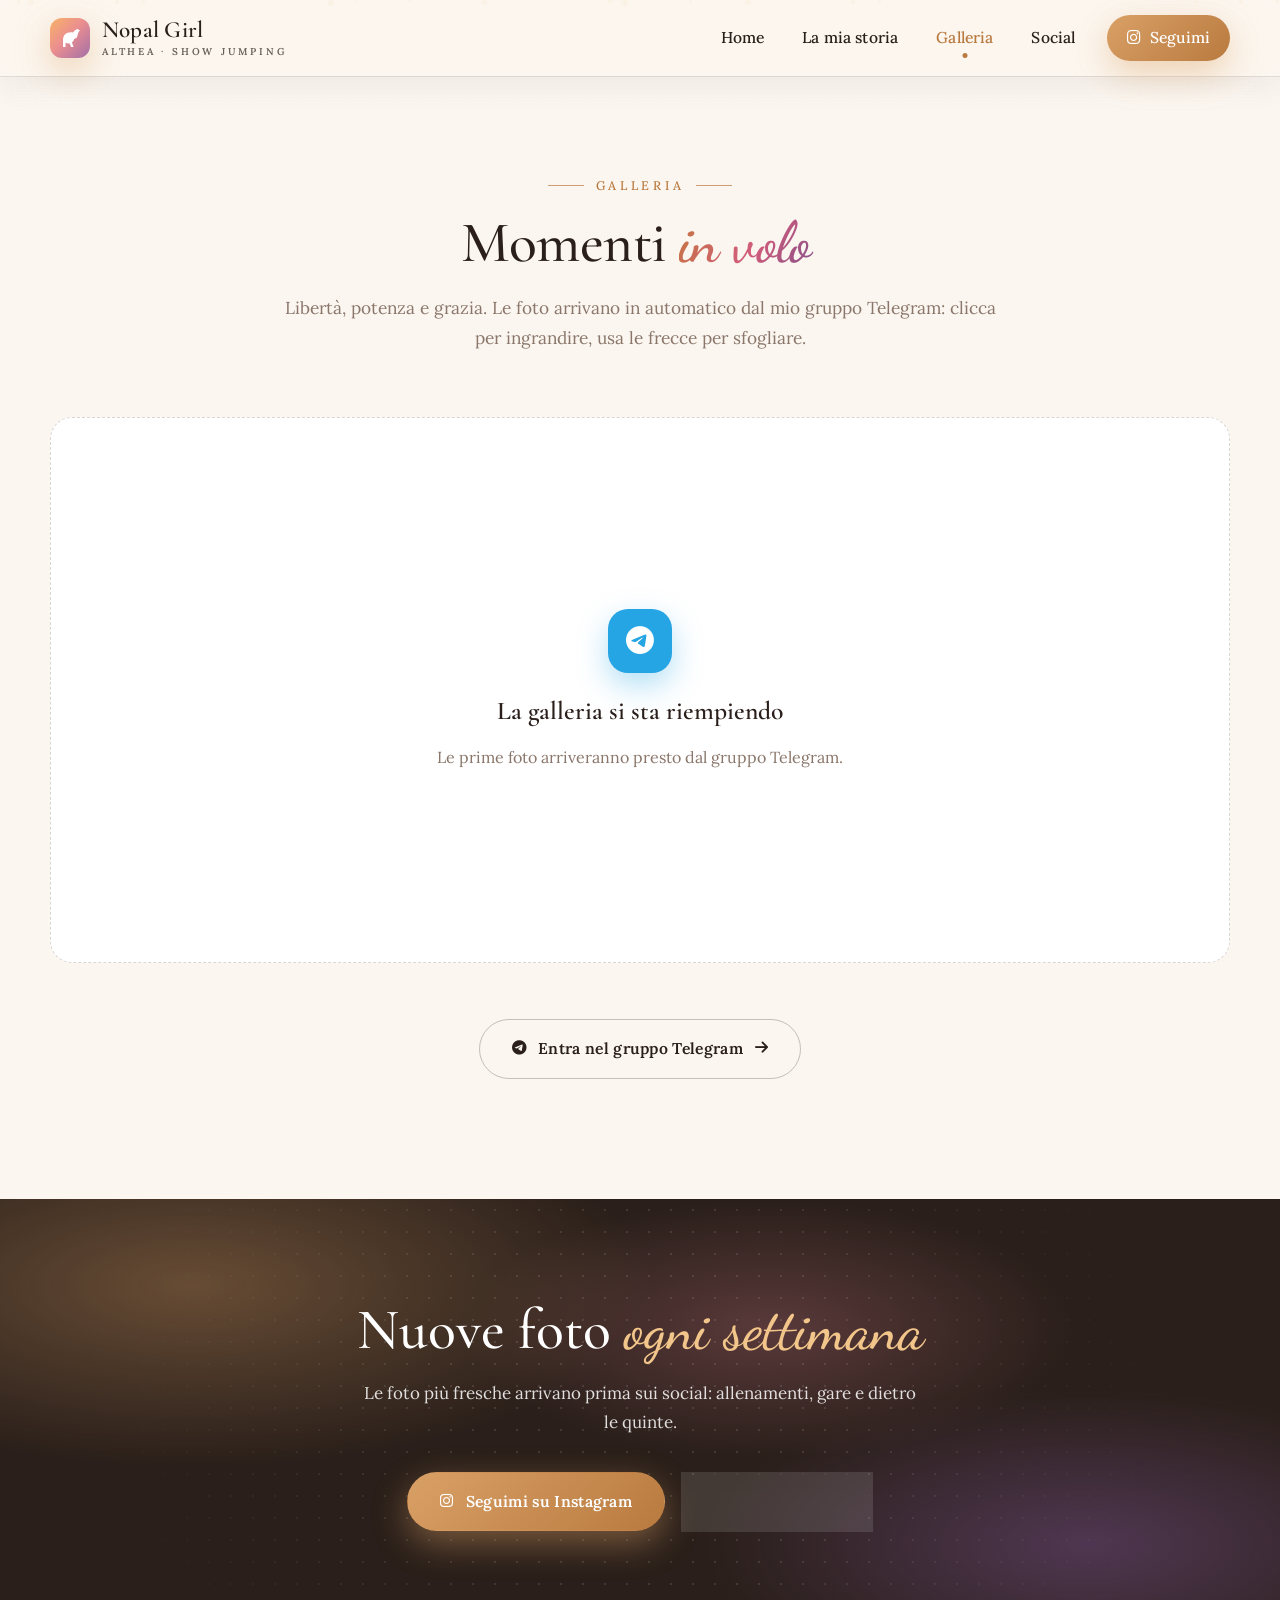
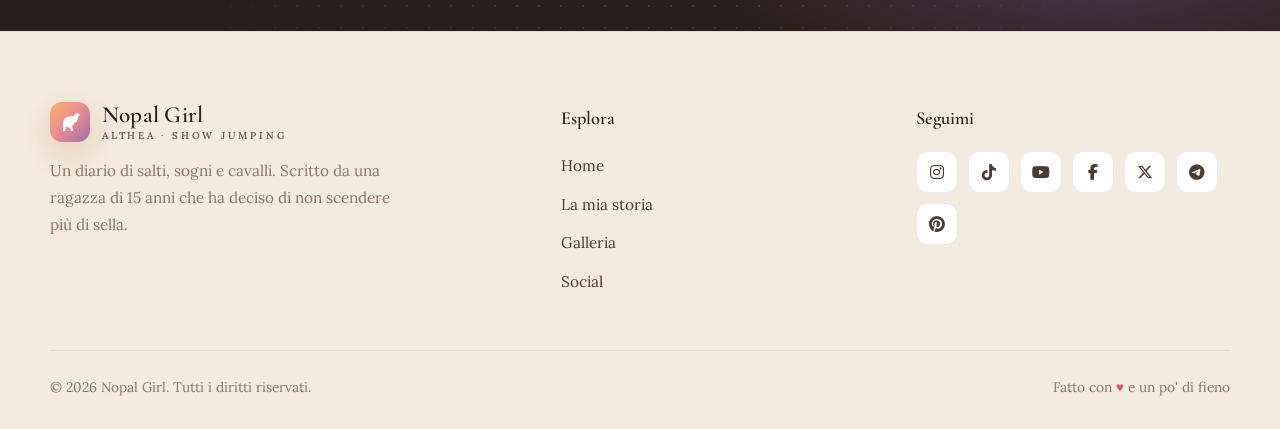
==== commit a3bd6c22: "Galleria alimentata dal gruppo Telegram, rimosse tutte le immagini generate - Eliminate le 7 illustr" ====
--- a/gallery.html
+++ b/gallery.html
@@ -11,7 +11,7 @@
   <meta property="og:locale" content="it_IT">
   <meta property="og:title" content="Galleria — Nopal Girl">
   <meta property="og:description" content="Momenti in volo: la galleria di salti di Althea.">
-  <meta property="og:image" content="assets/images/gallery-01.jpg">
+  <meta property="og:image" content="assets/videos/video-poster.jpg">
   <link rel="preconnect" href="https://fonts.googleapis.com">
   <link rel="preconnect" href="https://fonts.gstatic.com" crossorigin>
   <link href="https://fonts.googleapis.com/css2?family=Cormorant+Garamond:ital,wght@0,500;0,600;1,500&family=Dancing+Script:wght@600;700&family=Lora:ital,wght@0,400;0,500;0,600;1,400&display=swap" rel="stylesheet">
@@ -50,16 +50,19 @@
           <span class="eyebrow center">Galleria</span>
           <h2 id="gallery-title">Momenti <em>in volo</em></h2>
           <p>
-            Libertà, potenza e grazia. Ogni immagine è un istante rubato tra un salto e l'altro:
+            Libertà, potenza e grazia. Le foto arrivano in automatico dal mio gruppo Telegram:
             clicca per ingrandire, usa le frecce per sfogliare.
           </p>
+          <p id="gallery-meta" class="gallery-meta" aria-live="polite"></p>
         </div>
-        <div id="gallery-grid" class="gallery-grid"></div>
+        <div id="gallery-grid" class="gallery-grid" data-src="assets/data/gallery.json" aria-busy="true"></div>
+        <p class="gallery-note reveal">
+          <a href="https://t.me/+gjZgJrg2KqRkOWE0" class="btn btn-outline" target="_blank" rel="noopener"><i class="fab fa-telegram"></i> Entra nel gruppo Telegram <i class="fas fa-arrow-right"></i></a>
+        </p>
       </div>
     </section>
 
     <section class="cta-strip" aria-labelledby="cta-title">
-      <img src="assets/images/gallery-03.jpg" alt="" aria-hidden="true" loading="lazy" decoding="async">
       <div class="container reveal">
         <h2 id="cta-title">Nuove foto <em>ogni settimana</em></h2>
         <p>Le foto più fresche arrivano prima sui social: allenamenti, gare e dietro le quinte.</p>
@@ -100,6 +103,7 @@
             <a href="https://youtube.com/nopalgirl" target="_blank" rel="noopener" aria-label="YouTube"><i class="fab fa-youtube"></i></a>
             <a href="https://facebook.com/nopalgirl" target="_blank" rel="noopener" aria-label="Facebook"><i class="fab fa-facebook-f"></i></a>
             <a href="https://x.com/nopalgirl" target="_blank" rel="noopener" aria-label="X"><i class="fab fa-x-twitter"></i></a>
+            <a href="https://t.me/+gjZgJrg2KqRkOWE0" target="_blank" rel="noopener" aria-label="Telegram"><i class="fab fa-telegram"></i></a>
             <a href="https://pinterest.com/nopalgirl" target="_blank" rel="noopener" aria-label="Pinterest"><i class="fab fa-pinterest"></i></a>
           </div>
         </div>
@@ -113,7 +117,6 @@
 
   <button class="to-top" aria-label="Torna su"><i class="fas fa-arrow-up"></i></button>
 
-  <script src="assets/js/gallery-data.js"></script>
   <script src="assets/js/main.js"></script>
 </body>
 </html>
--- a/assets/css/style.css
+++ b/assets/css/style.css
@@ -534,6 +534,35 @@
 .card:hover .zoom { opacity: 1; transform: scale(1); }
 
 .gallery-note { text-align: center; margin-top: 56px; }
+.gallery-meta {
+  display: inline-flex; align-items: center; gap: 8px; margin-top: 14px;
+  padding: 6px 14px; border-radius: var(--pill);
+  background: var(--surface); border: 1px solid var(--line);
+  font-size: 0.8rem; letter-spacing: 0.06em; color: var(--ink-3);
+}
+.gallery-meta:empty { display: none; }
+.gallery-meta i { color: #26a5e4; }
+.gallery-grid[aria-busy="true"]:empty { min-height: 260px; }
+.gallery-grid[aria-busy="true"]:empty::before {
+  content: ''; grid-column: 1 / -1; border-radius: var(--radius);
+  background: linear-gradient(90deg, var(--bg-alt) 25%, #f9f1e7 50%, var(--bg-alt) 75%);
+  background-size: 200% 100%; animation: shimmer 1.4s linear infinite;
+}
+.gallery-empty {
+  grid-column: 1 / -1; grid-row: span 2;
+  display: grid; place-items: center; align-content: center; gap: 10px;
+  text-align: center; padding: 60px 24px;
+  border-radius: var(--radius); border: 1px dashed rgba(42, 31, 26, 0.18);
+  background: var(--surface);
+}
+.gallery-empty .ic {
+  width: 64px; height: 64px; border-radius: 20px; display: grid; place-items: center;
+  font-size: 1.8rem; color: #fff; background: #26a5e4; margin-bottom: 6px;
+  box-shadow: 0 12px 30px rgba(38, 165, 228, 0.35);
+}
+.gallery-empty h3 { font-family: var(--font-display); font-weight: 600; font-size: 1.6rem; }
+.gallery-empty p { color: var(--ink-3); max-width: 420px; }
+@keyframes shimmer { to { background-position: -200% 0; } }
 
 /* ---------------- Lightbox ---------------- */
 .lightbox {
@@ -604,7 +633,7 @@
 .social-hero p { max-width: 600px; margin: 18px auto 0; opacity: 0.92; font-size: 1.06rem; }
 
 .social-icons {
-  display: grid; grid-template-columns: repeat(6, 1fr); gap: 14px;
+  display: grid; grid-template-columns: repeat(7, 1fr); gap: 14px;
   margin-top: 44px;
 }
 .social-link {
@@ -629,6 +658,7 @@
 .social-link:hover .fa-tiktok { color: #000; }
 .social-link:hover .fa-x-twitter { color: #000; }
 .social-link:hover .fa-pinterest { color: #e60023; }
+.social-link:hover .fa-telegram { color: #26a5e4; }
 .social-link span { font-size: 0.82rem; font-weight: 600; letter-spacing: 0.04em; }
 .social-link small { font-size: 0.68rem; opacity: 0.75; margin-top: -6px; }
 
@@ -656,6 +686,7 @@
 .ic-fb { background: #1877f2; }
 .ic-x  { background: #222; }
 .ic-pi { background: #e60023; }
+.ic-tg { background: #26a5e4; }
 
 /* ---------------- CTA strip ---------------- */
 .cta-strip {
@@ -664,13 +695,19 @@
   color: #fff; text-align: center;
   background: var(--ink);
 }
-.cta-strip img {
-  position: absolute; inset: 0; width: 100%; height: 100%; object-fit: cover;
-  opacity: 0.35; filter: saturate(1.1);
-}
 .cta-strip::before {
   content: ''; position: absolute; inset: 0;
-  background: linear-gradient(180deg, rgba(42, 31, 26, 0.5), rgba(42, 31, 26, 0.85));
+  background:
+    radial-gradient(ellipse 60% 70% at 15% 20%, rgba(217, 160, 102, 0.35), transparent 60%),
+    radial-gradient(ellipse 50% 60% at 85% 80%, rgba(110, 74, 126, 0.55), transparent 60%),
+    radial-gradient(ellipse 40% 50% at 60% 30%, rgba(232, 137, 154, 0.25), transparent 60%);
+}
+.cta-strip::after {
+  content: ''; position: absolute; inset: 0; opacity: 0.18;
+  background-image: radial-gradient(rgba(255, 255, 255, 0.6) 1px, transparent 1px);
+  background-size: 22px 22px;
+  -webkit-mask-image: radial-gradient(circle at 50% 50%, #000 30%, transparent 80%);
+  mask-image: radial-gradient(circle at 50% 50%, #000 30%, transparent 80%);
 }
 .cta-strip .container { position: relative; }
 .cta-strip h2 { font-family: var(--font-display); font-weight: 500; font-size: clamp(2.2rem, 5vw, 3.6rem); line-height: 1.08; }
@@ -748,7 +785,7 @@
 /* ---------------- Responsive ---------------- */
 @media (max-width: 1024px) {
   .values { grid-template-columns: 1fr 1fr; }
-  .social-icons { grid-template-columns: repeat(3, 1fr); }
+  .social-icons { grid-template-columns: repeat(4, 1fr); }
   .social-cards { grid-template-columns: 1fr 1fr; }
   .footer-grid { grid-template-columns: 1fr 1fr; }
   .hero-stats { display: none; }
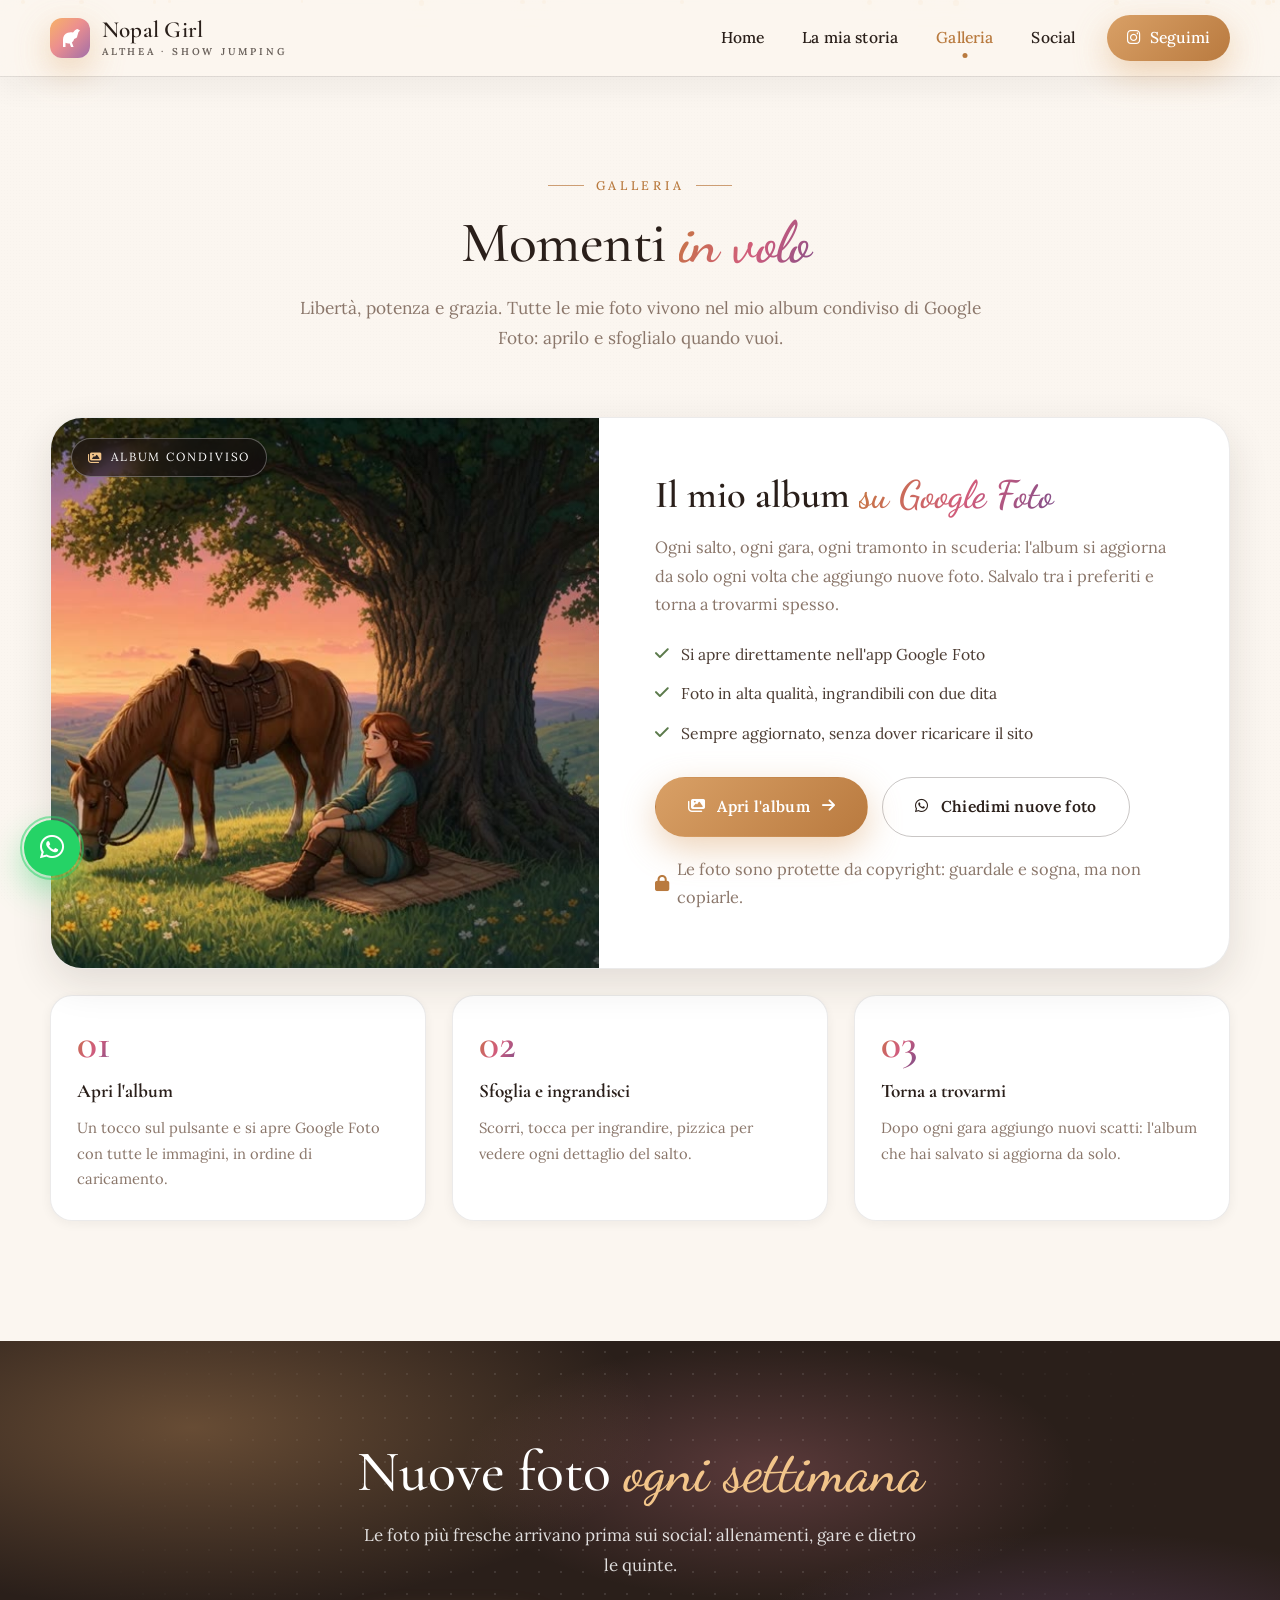
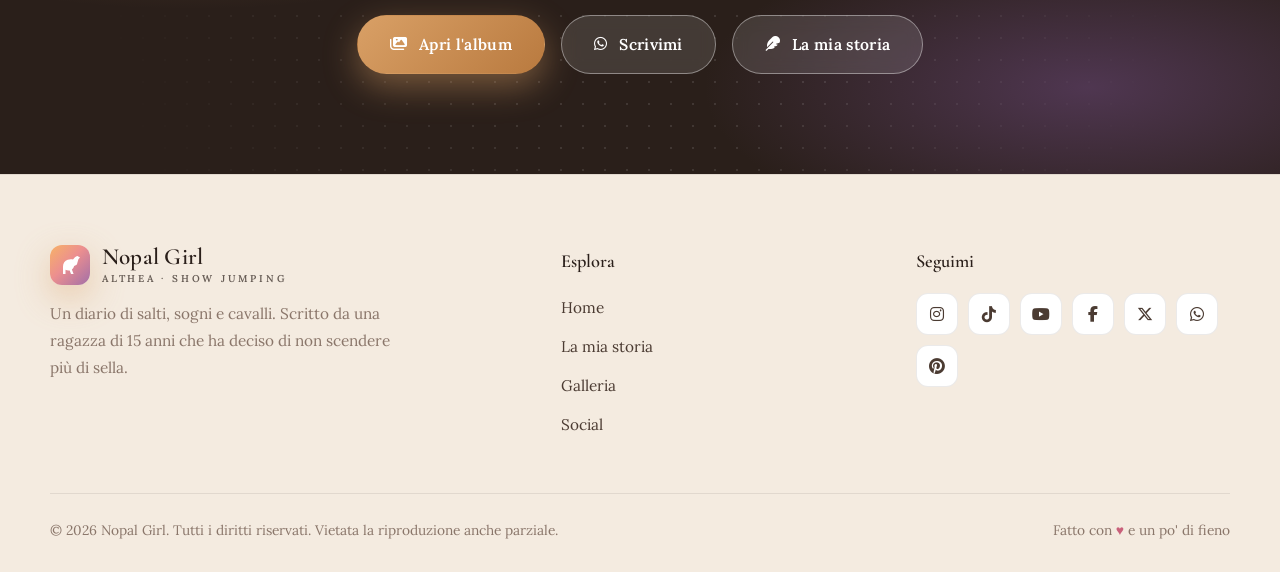
==== commit 47b0893a: "Galleria via Google Foto, contatto WhatsApp, link offuscati e protezione anti-copia - Rimossa intera" ====
--- a/gallery.html
+++ b/gallery.html
@@ -4,13 +4,13 @@
   <meta charset="UTF-8">
   <meta name="viewport" content="width=device-width, initial-scale=1.0">
   <title>Galleria — Nopal Girl</title>
-  <meta name="description" content="La galleria di Nopal Girl: salti, gare, allenamenti e momenti di complicità tra Althea e i suoi cavalli.">
+  <meta name="description" content="La galleria di Nopal Girl: salti, gare, allenamenti e momenti di complicità tra Althea e i suoi cavalli, nel suo album condiviso di Google Foto.">
   <meta name="theme-color" content="#fbf6f0">
   <link rel="icon" href="data:image/svg+xml,<svg xmlns=%22http://www.w3.org/2000/svg%22 viewBox=%220 0 100 100%22><text y=%22.9em%22 font-size=%2290%22>🐎</text></svg>">
   <meta property="og:type" content="website">
   <meta property="og:locale" content="it_IT">
   <meta property="og:title" content="Galleria — Nopal Girl">
-  <meta property="og:description" content="Momenti in volo: la galleria di salti di Althea.">
+  <meta property="og:description" content="Momenti in volo: l'album di foto di Althea su Google Foto.">
   <meta property="og:image" content="assets/videos/video-poster.jpg">
   <link rel="preconnect" href="https://fonts.googleapis.com">
   <link rel="preconnect" href="https://fonts.gstatic.com" crossorigin>
@@ -50,15 +50,47 @@
           <span class="eyebrow center">Galleria</span>
           <h2 id="gallery-title">Momenti <em>in volo</em></h2>
           <p>
-            Libertà, potenza e grazia. Le foto arrivano in automatico dal mio gruppo Telegram:
-            clicca per ingrandire, usa le frecce per sfogliare.
+            Libertà, potenza e grazia. Tutte le mie foto vivono nel mio album
+            condiviso di Google Foto: aprilo e sfoglialo quando vuoi.
           </p>
-          <p id="gallery-meta" class="gallery-meta" aria-live="polite"></p>
         </div>
-        <div id="gallery-grid" class="gallery-grid" data-src="assets/data/gallery.json" aria-busy="true"></div>
-        <p class="gallery-note reveal">
-          <a href="https://t.me/+gjZgJrg2KqRkOWE0" class="btn btn-outline" target="_blank" rel="noopener"><i class="fab fa-telegram"></i> Entra nel gruppo Telegram <i class="fas fa-arrow-right"></i></a>
-        </p>
+        <div class="album-card reveal-scale">
+          <div class="album-cover">
+            <span class="album-badge-float"><i class="fas fa-images"></i> Album condiviso</span>
+            <img src="assets/videos/video-poster.jpg" alt="Althea con il suo cavallo al tramonto" loading="lazy" decoding="async" draggable="false">
+          </div>
+          <div class="album-body">
+            <h3>Il mio album <em>su Google Foto</em></h3>
+            <p>Ogni salto, ogni gara, ogni tramonto in scuderia: l'album si aggiorna da solo ogni volta che aggiungo nuove foto. Salvalo tra i preferiti e torna a trovarmi spesso.</p>
+            <ul class="album-feats">
+              <li><i class="fas fa-check"></i> Si apre direttamente nell'app Google Foto</li>
+              <li><i class="fas fa-check"></i> Foto in alta qualità, ingrandibili con due dita</li>
+              <li><i class="fas fa-check"></i> Sempre aggiornato, senza dover ricaricare il sito</li>
+            </ul>
+            <div class="album-actions">
+              <a data-secret="photos" href="#" class="btn btn-primary" target="_blank" rel="noopener"><i class="fas fa-images"></i> Apri l'album <i class="fas fa-arrow-right"></i></a>
+              <a data-secret="whatsapp" href="#" class="btn btn-outline" target="_blank" rel="noopener"><i class="fab fa-whatsapp"></i> Chiedimi nuove foto</a>
+            </div>
+            <p class="album-note"><i class="fas fa-lock"></i> Le foto sono protette da copyright: guardale e sogna, ma non copiarle.</p>
+          </div>
+        </div>
+        <div class="album-steps" data-stagger>
+          <div class="album-step reveal">
+            <span class="n">01</span>
+            <h4>Apri l'album</h4>
+            <p>Un tocco sul pulsante e si apre Google Foto con tutte le immagini, in ordine di caricamento.</p>
+          </div>
+          <div class="album-step reveal">
+            <span class="n">02</span>
+            <h4>Sfoglia e ingrandisci</h4>
+            <p>Scorri, tocca per ingrandire, pizzica per vedere ogni dettaglio del salto.</p>
+          </div>
+          <div class="album-step reveal">
+            <span class="n">03</span>
+            <h4>Torna a trovarmi</h4>
+            <p>Dopo ogni gara aggiungo nuovi scatti: l'album che hai salvato si aggiorna da solo.</p>
+          </div>
+        </div>
       </div>
     </section>
 
@@ -67,7 +99,8 @@
         <h2 id="cta-title">Nuove foto <em>ogni settimana</em></h2>
         <p>Le foto più fresche arrivano prima sui social: allenamenti, gare e dietro le quinte.</p>
         <div class="btn-row">
-          <a href="social.html" class="btn btn-primary"><i class="fab fa-instagram"></i> Seguimi su Instagram</a>
+          <a data-secret="photos" href="#" class="btn btn-primary" target="_blank" rel="noopener"><i class="fas fa-images"></i> Apri l'album</a>
+          <a data-secret="whatsapp" href="#" class="btn btn-ghost" target="_blank" rel="noopener"><i class="fab fa-whatsapp"></i> Scrivimi</a>
           <a href="index.html#storia" class="btn btn-ghost"><i class="fas fa-feather"></i> La mia storia</a>
         </div>
       </div>
@@ -103,18 +136,20 @@
             <a href="https://youtube.com/nopalgirl" target="_blank" rel="noopener" aria-label="YouTube"><i class="fab fa-youtube"></i></a>
             <a href="https://facebook.com/nopalgirl" target="_blank" rel="noopener" aria-label="Facebook"><i class="fab fa-facebook-f"></i></a>
             <a href="https://x.com/nopalgirl" target="_blank" rel="noopener" aria-label="X"><i class="fab fa-x-twitter"></i></a>
-            <a href="https://t.me/+gjZgJrg2KqRkOWE0" target="_blank" rel="noopener" aria-label="Telegram"><i class="fab fa-telegram"></i></a>
+            <a data-secret="whatsapp" href="#" target="_blank" rel="noopener" aria-label="WhatsApp"><i class="fab fa-whatsapp"></i></a>
             <a href="https://pinterest.com/nopalgirl" target="_blank" rel="noopener" aria-label="Pinterest"><i class="fab fa-pinterest"></i></a>
           </div>
         </div>
       </div>
       <div class="footer-bottom">
-        <span>&copy; <span data-year>2026</span> Nopal Girl. Tutti i diritti riservati.</span>
+        <span>&copy; <span data-year>2026</span> Nopal Girl. Tutti i diritti riservati. Vietata la riproduzione anche parziale.</span>
         <span>Fatto con <span class="heart">♥</span> e un po' di fieno</span>
       </div>
     </div>
   </footer>
 
+  <a data-secret="whatsapp" href="#" class="wa-float" target="_blank" rel="noopener" aria-label="Scrivimi su WhatsApp"><i class="fab fa-whatsapp"></i></a>
+  <div class="print-notice">Nopal Girl — Contenuti protetti da copyright. Stampa e riproduzione vietate.</div>
   <button class="to-top" aria-label="Torna su"><i class="fas fa-arrow-up"></i></button>
 
   <script src="assets/js/main.js"></script>
--- a/assets/css/style.css
+++ b/assets/css/style.css
@@ -479,131 +479,69 @@
   color: rgba(42, 31, 26, 0.05);
 }
 
-/* ---------------- Gallery ---------------- */
-.gallery-grid {
-  display: grid; gap: var(--gap);
-  grid-template-columns: repeat(3, 1fr);
-  grid-auto-rows: 260px;
-  grid-auto-flow: dense;
-}
-.card {
-  position: relative; border-radius: var(--radius); overflow: hidden;
-  background: var(--bg-alt);
-  box-shadow: var(--shadow-sm);
-  cursor: zoom-in;
-  transition: transform 0.6s var(--ease), box-shadow 0.6s var(--ease);
-}
-.card:hover { transform: translateY(-6px); box-shadow: var(--shadow-md); }
-.card:focus-visible { outline: 3px solid var(--amber-deep); outline-offset: 4px; }
-.card.wide { grid-column: span 2; }
-.card.tall { grid-row: span 2; }
-.card img {
-  width: 100%; height: 100%; object-fit: cover;
-  transition: transform 1s var(--ease), filter 0.6s;
-}
-.card:hover img { transform: scale(1.06); }
-.card .placeholder {
-  position: absolute; inset: 0; display: grid; place-items: center;
-  font-size: 3rem; background: linear-gradient(135deg, #f3dcc2, #e0b28c);
-  color: rgba(255, 255, 255, 0.95);
-}
-.card-caption {
-  position: absolute; inset: auto 0 0 0; padding: 24px 24px 22px;
-  color: #fff;
-  background: linear-gradient(180deg, transparent, rgba(30, 18, 20, 0.78));
-  transform: translateY(8px); opacity: 0.94;
-  transition: transform 0.6s var(--ease), opacity 0.6s;
-}
-.card:hover .card-caption { transform: translateY(0); opacity: 1; }
-.card-caption .tag {
-  display: inline-block; font-size: 0.68rem; letter-spacing: 0.24em; text-transform: uppercase;
-  color: var(--gold); margin-bottom: 6px;
-}
-.card-caption h3 { font-family: var(--font-display); font-weight: 600; font-size: 1.5rem; line-height: 1.1; }
-.card-caption p { font-size: 0.9rem; opacity: 0.85; margin-top: 4px; }
-.card .zoom {
-  position: absolute; top: 16px; right: 16px;
-  width: 40px; height: 40px; border-radius: 50%;
-  display: grid; place-items: center;
-  background: rgba(255, 255, 255, 0.18); color: #fff;
-  border: 1px solid rgba(255, 255, 255, 0.35);
+/* ---------------- Album Google Foto ---------------- */
+.album-card {
+  position: relative; overflow: hidden;
+  display: grid; grid-template-columns: 1fr 1.15fr;
+  border-radius: 32px; background: var(--surface);
+  border: 1px solid var(--line); box-shadow: var(--shadow-md);
+}
+.album-cover { position: relative; min-height: 400px; overflow: hidden; background: var(--bg-alt); }
+.album-cover img {
+  position: absolute; inset: 0; width: 100%; height: 100%; object-fit: cover;
+  transition: transform 1s var(--ease);
+}
+.album-card:hover .album-cover img { transform: scale(1.05); }
+.album-cover::after {
+  content: ''; position: absolute; inset: 0;
+  background: linear-gradient(100deg, transparent 55%, rgba(42, 31, 26, 0.28));
+}
+.album-badge-float {
+  position: absolute; top: 20px; left: 20px; z-index: 1;
+  display: inline-flex; align-items: center; gap: 8px;
+  padding: 8px 16px; border-radius: var(--pill);
+  background: rgba(20, 12, 16, 0.55); color: #fff;
+  font-size: 0.74rem; letter-spacing: 0.16em; text-transform: uppercase;
+  border: 1px solid rgba(255, 255, 255, 0.3);
   backdrop-filter: blur(8px); -webkit-backdrop-filter: blur(8px);
-  opacity: 0; transform: scale(0.8);
-  transition: opacity 0.4s, transform 0.5s var(--ease);
-}
-.card:hover .zoom { opacity: 1; transform: scale(1); }
-
-.gallery-note { text-align: center; margin-top: 56px; }
-.gallery-meta {
-  display: inline-flex; align-items: center; gap: 8px; margin-top: 14px;
-  padding: 6px 14px; border-radius: var(--pill);
+}
+.album-badge-float i { color: var(--gold); }
+.album-body {
+  padding: clamp(32px, 5vw, 56px);
+  display: flex; flex-direction: column; justify-content: center; gap: 16px;
+}
+.album-body h3 {
+  font-family: var(--font-display); font-weight: 600;
+  font-size: clamp(1.8rem, 3vw, 2.4rem); line-height: 1.12;
+}
+.album-body h3 em {
+  font-family: var(--font-script); font-style: normal;
+  background: var(--grad-text);
+  -webkit-background-clip: text; background-clip: text; color: transparent;
+  padding-right: 0.1em;
+}
+.album-body > p { color: var(--ink-3); font-size: 1.02rem; }
+.album-feats { list-style: none; display: grid; gap: 12px; margin: 6px 0 8px; }
+.album-feats li { display: flex; gap: 12px; align-items: flex-start; color: var(--ink-2); font-size: 0.98rem; }
+.album-feats i { color: var(--sage-deep); margin-top: 5px; }
+.album-actions { display: flex; gap: 14px; flex-wrap: wrap; margin-top: 6px; }
+.album-note { margin-top: 2px; font-size: 0.85rem; color: var(--ink-3); display: flex; align-items: center; gap: 8px; }
+.album-note i { color: var(--amber-deep); }
+
+.album-steps { display: grid; grid-template-columns: repeat(3, 1fr); gap: var(--gap); margin-top: var(--gap); }
+.album-step {
   background: var(--surface); border: 1px solid var(--line);
-  font-size: 0.8rem; letter-spacing: 0.06em; color: var(--ink-3);
-}
-.gallery-meta:empty { display: none; }
-.gallery-meta i { color: #26a5e4; }
-.gallery-grid[aria-busy="true"]:empty { min-height: 260px; }
-.gallery-grid[aria-busy="true"]:empty::before {
-  content: ''; grid-column: 1 / -1; border-radius: var(--radius);
-  background: linear-gradient(90deg, var(--bg-alt) 25%, #f9f1e7 50%, var(--bg-alt) 75%);
-  background-size: 200% 100%; animation: shimmer 1.4s linear infinite;
-}
-.gallery-empty {
-  grid-column: 1 / -1; grid-row: span 2;
-  display: grid; place-items: center; align-content: center; gap: 10px;
-  text-align: center; padding: 60px 24px;
-  border-radius: var(--radius); border: 1px dashed rgba(42, 31, 26, 0.18);
-  background: var(--surface);
-}
-.gallery-empty .ic {
-  width: 64px; height: 64px; border-radius: 20px; display: grid; place-items: center;
-  font-size: 1.8rem; color: #fff; background: #26a5e4; margin-bottom: 6px;
-  box-shadow: 0 12px 30px rgba(38, 165, 228, 0.35);
-}
-.gallery-empty h3 { font-family: var(--font-display); font-weight: 600; font-size: 1.6rem; }
-.gallery-empty p { color: var(--ink-3); max-width: 420px; }
-@keyframes shimmer { to { background-position: -200% 0; } }
-
-/* ---------------- Lightbox ---------------- */
-.lightbox {
-  position: fixed; inset: 0; z-index: 4000;
-  display: grid; place-items: center; padding: 24px;
-  background: rgba(20, 12, 16, 0.92);
-  backdrop-filter: blur(12px); -webkit-backdrop-filter: blur(12px);
-  opacity: 0; visibility: hidden;
-  transition: opacity 0.4s, visibility 0.4s;
-}
-.lightbox.open { opacity: 1; visibility: visible; }
-.lightbox figure {
-  max-width: min(1100px, 100%); max-height: 100%;
-  display: flex; flex-direction: column; align-items: center;
-  transform: scale(0.94) translateY(12px);
-  transition: transform 0.5s var(--ease);
-}
-.lightbox.open figure { transform: none; }
-.lightbox img {
-  max-width: 100%; max-height: 78vh; border-radius: var(--radius);
-  box-shadow: 0 40px 100px rgba(0, 0, 0, 0.6);
-}
-.lightbox figcaption { color: #fff; text-align: center; margin-top: 18px; }
-.lightbox figcaption h3 { font-family: var(--font-display); font-weight: 600; font-size: 1.6rem; }
-.lightbox figcaption p { opacity: 0.75; font-size: 0.95rem; }
-.lb-btn {
-  position: absolute; width: 52px; height: 52px; border-radius: 50%;
-  border: 1px solid rgba(255, 255, 255, 0.3); background: rgba(255, 255, 255, 0.1);
-  color: #fff; font-size: 1.1rem; cursor: pointer; display: grid; place-items: center;
-  transition: background 0.3s, transform 0.3s var(--ease);
-}
-.lb-btn:hover { background: rgba(255, 255, 255, 0.22); transform: scale(1.06); }
-.lb-close { top: 22px; right: 22px; }
-.lb-prev { left: 22px; top: 50%; transform: translateY(-50%); }
-.lb-next { right: 22px; top: 50%; transform: translateY(-50%); }
-.lb-prev:hover { transform: translateY(-50%) scale(1.06); }
-.lb-next:hover { transform: translateY(-50%) scale(1.06); }
-.lb-counter {
-  position: absolute; bottom: 22px; left: 50%; transform: translateX(-50%);
-  color: rgba(255, 255, 255, 0.7); font-size: 0.85rem; letter-spacing: 0.2em;
-}
+  border-radius: var(--radius); padding: 28px 26px; box-shadow: var(--shadow-sm);
+  transition: transform 0.5s var(--ease), box-shadow 0.5s var(--ease);
+}
+.album-step:hover { transform: translateY(-6px); box-shadow: var(--shadow-md); }
+.album-step .n {
+  font-family: var(--font-display); font-size: 2.6rem; font-weight: 600; line-height: 1;
+  background: var(--grad-text);
+  -webkit-background-clip: text; background-clip: text; color: transparent;
+}
+.album-step h4 { font-family: var(--font-display); font-size: 1.2rem; margin: 10px 0 6px; }
+.album-step p { color: var(--ink-3); font-size: 0.92rem; }
 
 /* ---------------- Social ---------------- */
 .social-hero {
@@ -658,7 +596,7 @@
 .social-link:hover .fa-tiktok { color: #000; }
 .social-link:hover .fa-x-twitter { color: #000; }
 .social-link:hover .fa-pinterest { color: #e60023; }
-.social-link:hover .fa-telegram { color: #26a5e4; }
+.social-link:hover .fa-whatsapp { color: #25d366; }
 .social-link span { font-size: 0.82rem; font-weight: 600; letter-spacing: 0.04em; }
 .social-link small { font-size: 0.68rem; opacity: 0.75; margin-top: -6px; }
 
@@ -686,7 +624,7 @@
 .ic-fb { background: #1877f2; }
 .ic-x  { background: #222; }
 .ic-pi { background: #e60023; }
-.ic-tg { background: #26a5e4; }
+.ic-wa { background: #25d366; }
 
 /* ---------------- CTA strip ---------------- */
 .cta-strip {
@@ -782,6 +720,59 @@
   100% { transform: translateY(-10vh) scale(1); opacity: 0; }
 }
 
+/* ---------------- Protezione contenuti ---------------- */
+img, video {
+  -webkit-user-drag: none;
+  user-select: none;
+  -webkit-user-select: none;
+}
+/* Niente menu long-press su iOS */
+body { -webkit-touch-callout: none; }
+
+/* Avviso toast per i tentativi di copia */
+.toast {
+  position: fixed; left: 50%; bottom: 28px; z-index: 5000;
+  transform: translate(-50%, 16px);
+  background: rgba(42, 31, 26, 0.94); color: #fff;
+  padding: 12px 22px; border-radius: var(--pill);
+  font-size: 0.88rem; letter-spacing: 0.02em; text-align: center;
+  box-shadow: var(--shadow-md);
+  opacity: 0; visibility: hidden;
+  transition: opacity 0.35s, transform 0.35s var(--ease), visibility 0.35s;
+  pointer-events: none; max-width: calc(100vw - 40px);
+}
+.toast.show { opacity: 1; visibility: visible; transform: translate(-50%, 0); }
+
+/* Pulsante WhatsApp flottante */
+.wa-float {
+  position: fixed; left: 24px; bottom: 24px; z-index: 900;
+  width: 56px; height: 56px; border-radius: 50%;
+  display: grid; place-items: center;
+  background: #25d366; color: #fff; font-size: 1.7rem;
+  box-shadow: 0 14px 34px rgba(37, 211, 102, 0.45);
+  transition: transform 0.4s var(--ease), box-shadow 0.4s;
+}
+.wa-float:hover { transform: scale(1.1) rotate(-6deg); box-shadow: 0 18px 44px rgba(37, 211, 102, 0.55); }
+.wa-float::before {
+  content: ''; position: absolute; inset: -4px; border-radius: 50%;
+  border: 2px solid rgba(37, 211, 102, 0.5);
+  animation: wa-ping 2.4s ease-out infinite;
+}
+@keyframes wa-ping {
+  0% { transform: scale(0.85); opacity: 1; }
+  100% { transform: scale(1.25); opacity: 0; }
+}
+
+/* Stampa disabilitata: solo avviso copyright */
+.print-notice { display: none; }
+@media print {
+  body > *:not(.print-notice) { display: none !important; }
+  .print-notice {
+    display: block !important; padding: 80px 30px; text-align: center;
+    font-family: Georgia, serif; font-size: 1.2rem; color: #000;
+  }
+}
+
 /* ---------------- Responsive ---------------- */
 @media (max-width: 1024px) {
   .values { grid-template-columns: 1fr 1fr; }
@@ -793,9 +784,9 @@
 @media (max-width: 860px) {
   .about-grid { grid-template-columns: 1fr; }
   .about-visual { max-width: 420px; margin: 0 auto 20px; }
-  .gallery-grid { grid-template-columns: 1fr 1fr; grid-auto-rows: 220px; }
-  .card.wide { grid-column: span 2; }
-  .card.tall { grid-row: span 1; }
+  .album-card { grid-template-columns: 1fr; }
+  .album-cover { min-height: 280px; }
+  .album-steps { grid-template-columns: 1fr 1fr; }
 }
 @media (max-width: 720px) {
   :root { --nav-h: 66px; }
@@ -824,14 +815,13 @@
   .hero { padding-bottom: 90px; }
   .scroll-hint { display: none; }
   .values { grid-template-columns: 1fr; }
-  .gallery-grid { grid-template-columns: 1fr; grid-auto-rows: 240px; }
-  .card.wide { grid-column: span 1; }
+  .album-cover { min-height: 220px; }
+  .album-steps { grid-template-columns: 1fr; }
   .social-icons { grid-template-columns: repeat(2, 1fr); }
   .social-cards { grid-template-columns: 1fr; }
   .footer-grid { grid-template-columns: 1fr; }
   .about-badge { left: 8px; bottom: 16px; padding: 12px 16px; }
-  .lb-prev, .lb-next { width: 44px; height: 44px; top: auto; bottom: 60px; transform: none; }
-  .lb-prev:hover, .lb-next:hover { transform: scale(1.06); }
+  .wa-float { left: 16px; bottom: 16px; width: 52px; height: 52px; }
 }
 
 /* ---------------- Reduced motion ---------------- */
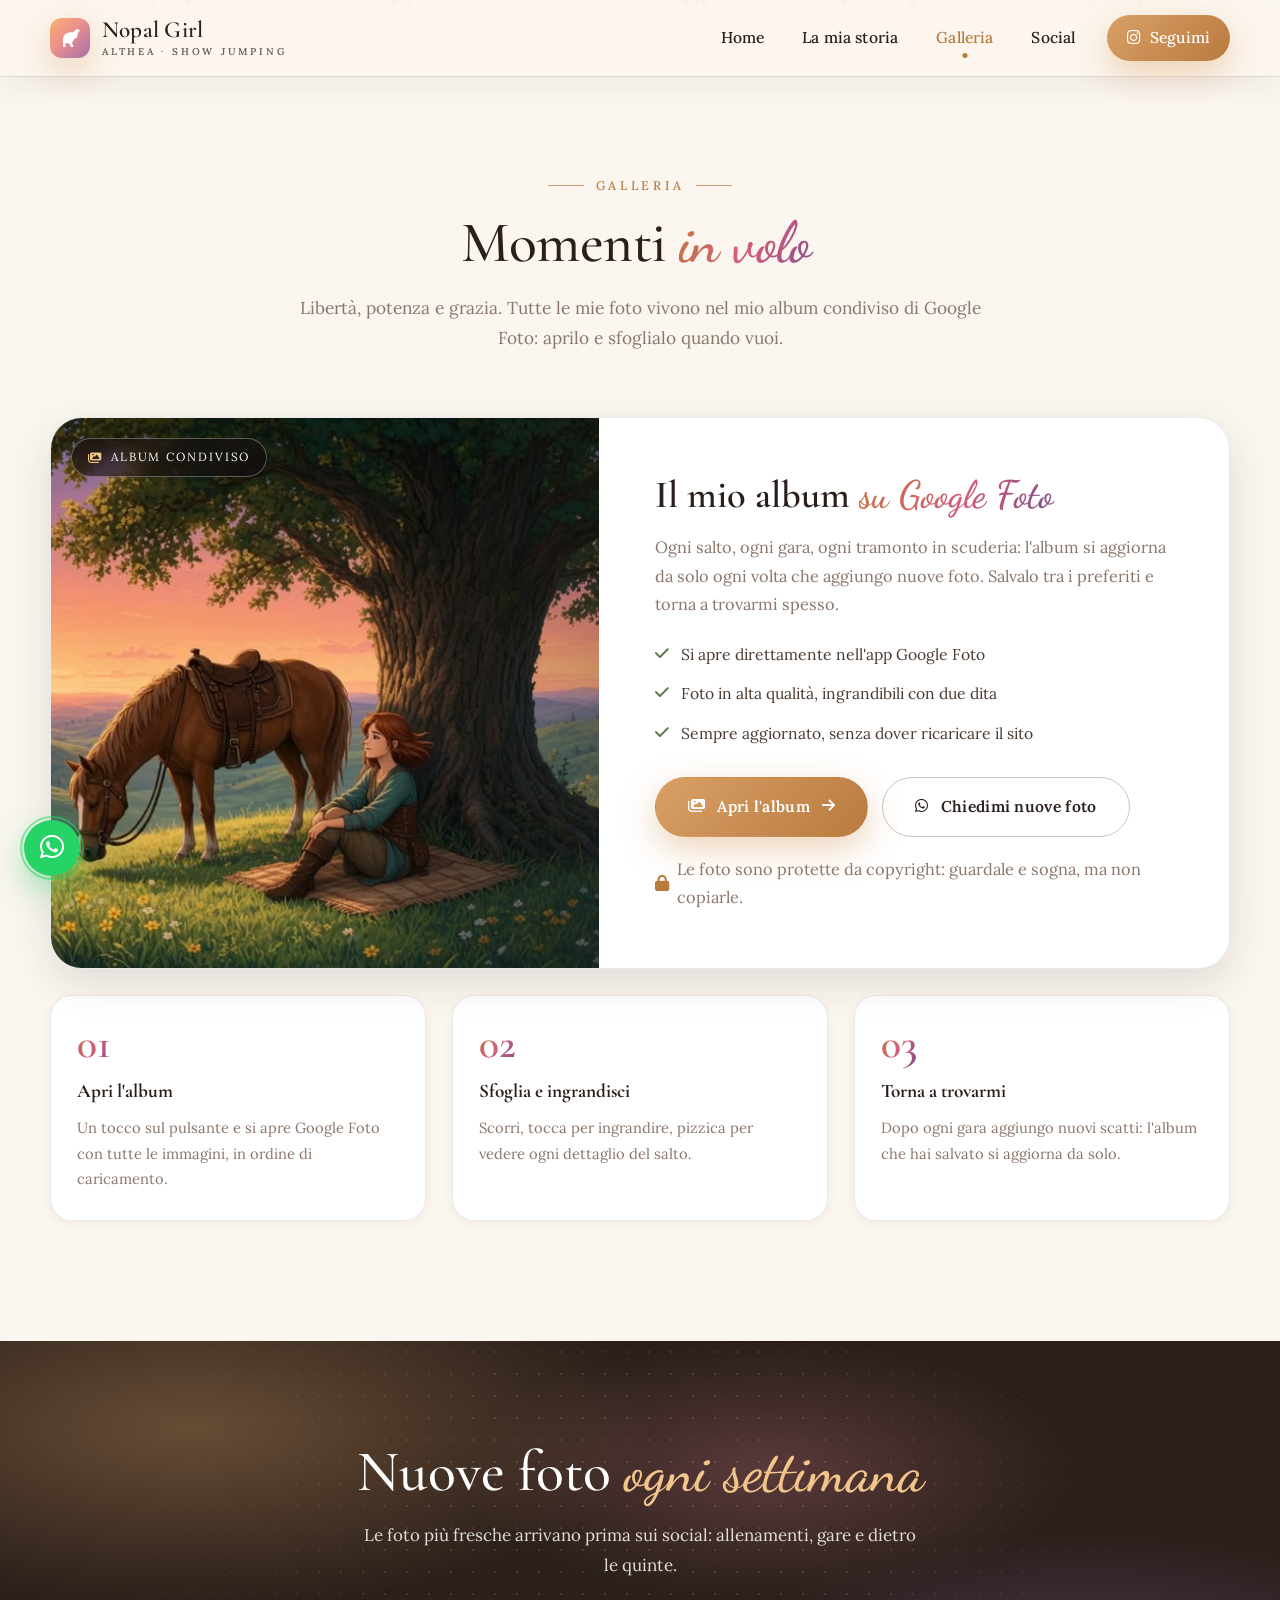
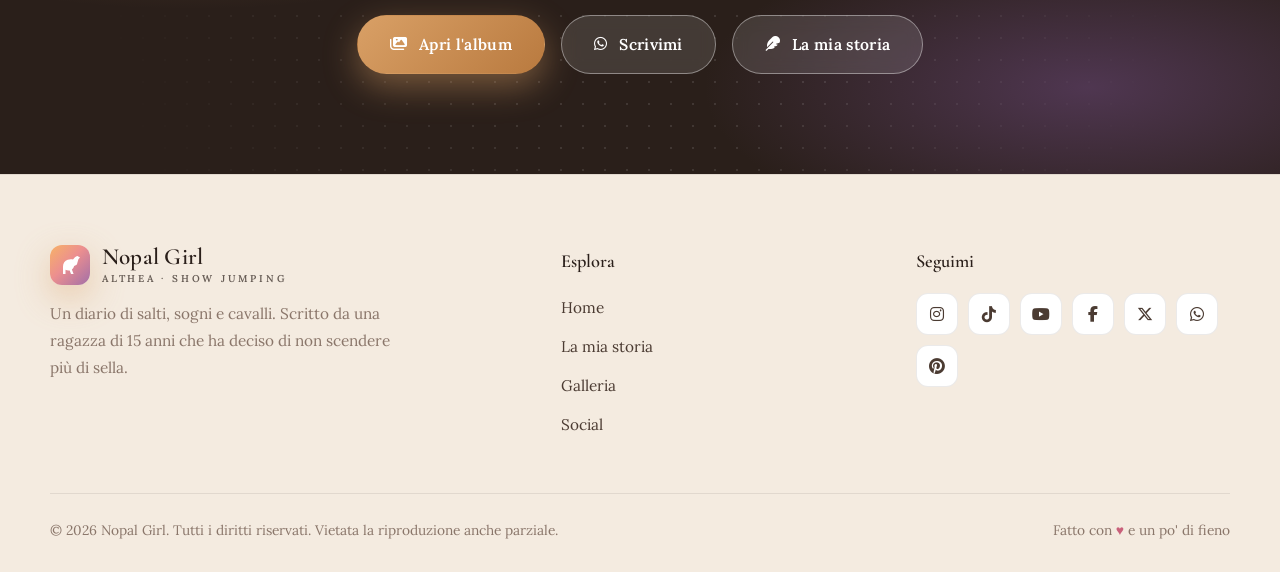
==== commit d441f7bf: "Licenza proprietaria: tutti i diritti riservati, uso vietato senza autorizzazione Co-authored-by: ar" ====
--- a/gallery.html
+++ b/gallery.html
@@ -1,4 +1,5 @@
 <!DOCTYPE html>
+<!-- © 2026 Nopal Girl — Tutti i diritti riservati. Vietati uso, copia e distribuzione. Vedi LICENSE. -->
 <html lang="it">
 <head>
   <meta charset="UTF-8">
--- a/assets/css/style.css
+++ b/assets/css/style.css
@@ -1,3 +1,4 @@
+/* © 2026 Nopal Girl — Tutti i diritti riservati. Vietati uso, copia e distribuzione. Vedi LICENSE. */
 /* ============================================================
    Nopal Girl — "Golden Hour" equestrian theme
    Palette ispirata alle illustrazioni: tramonto rosa/ambra,
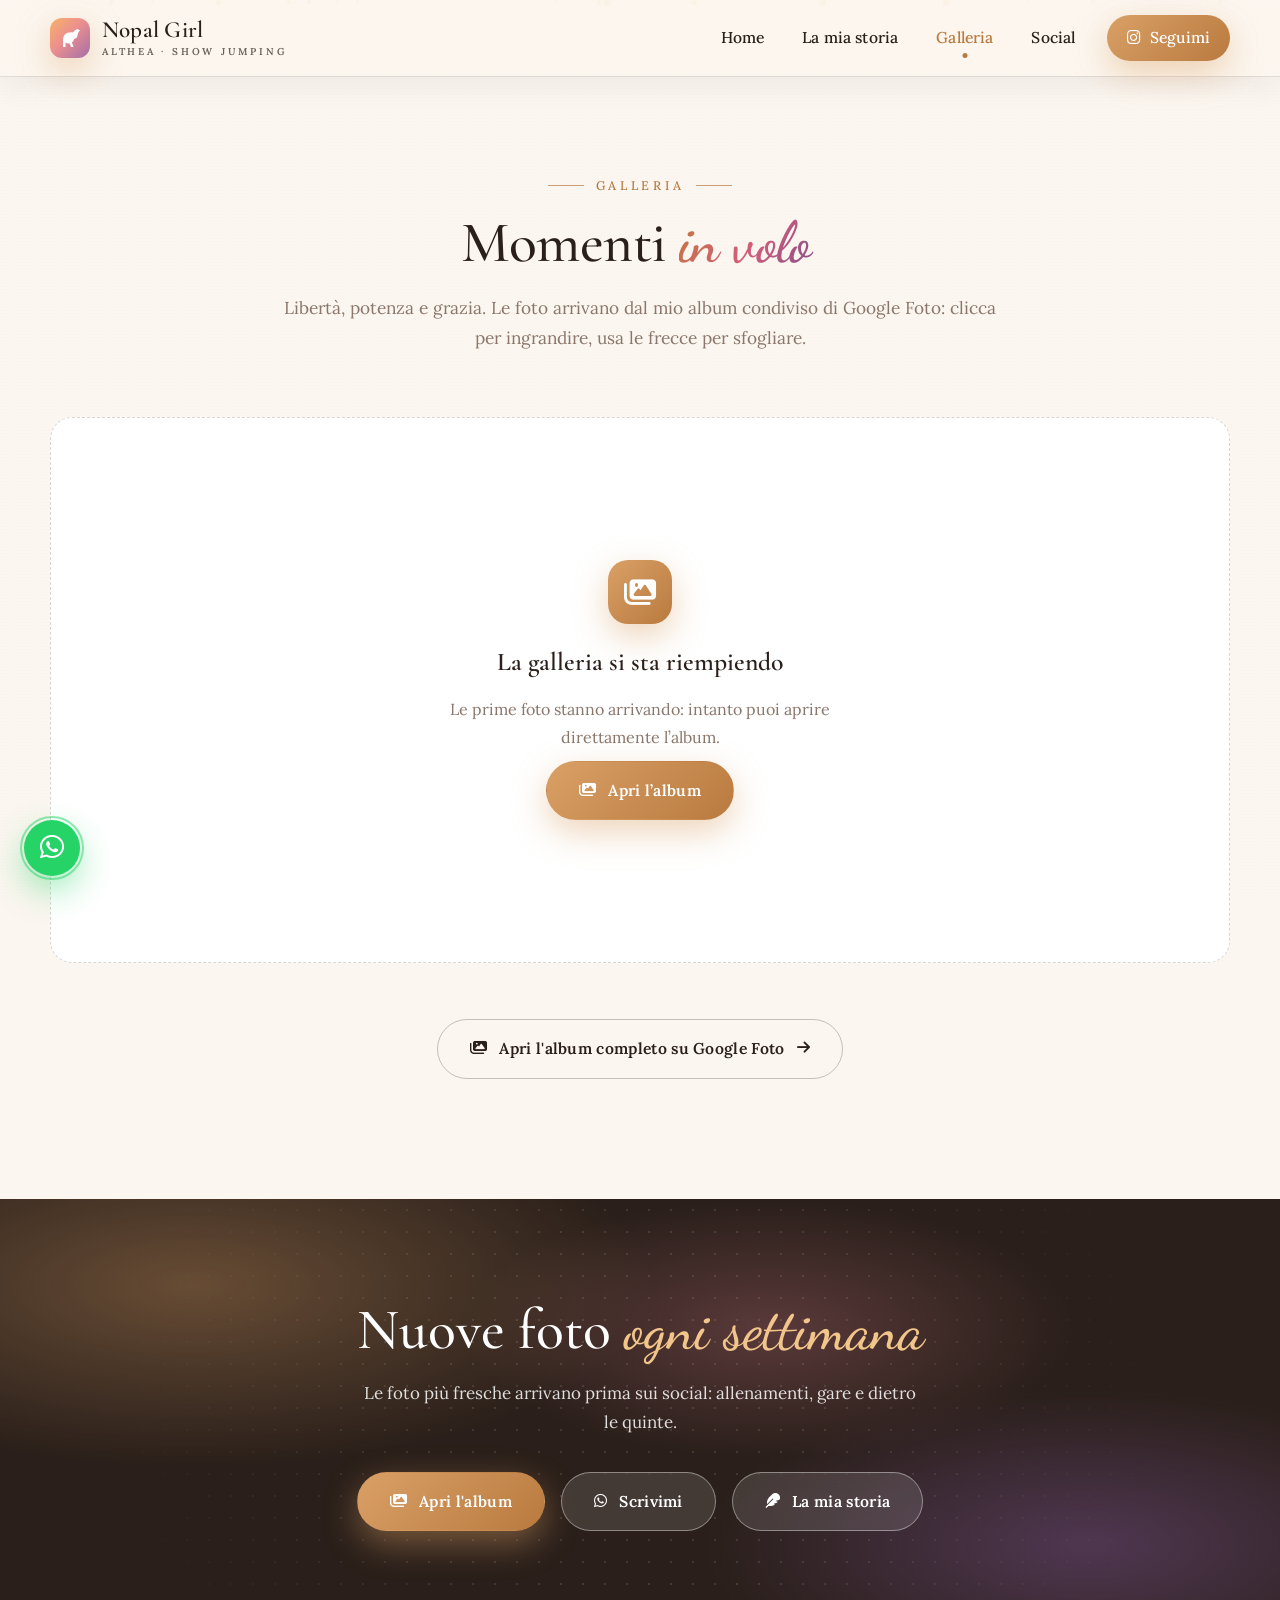
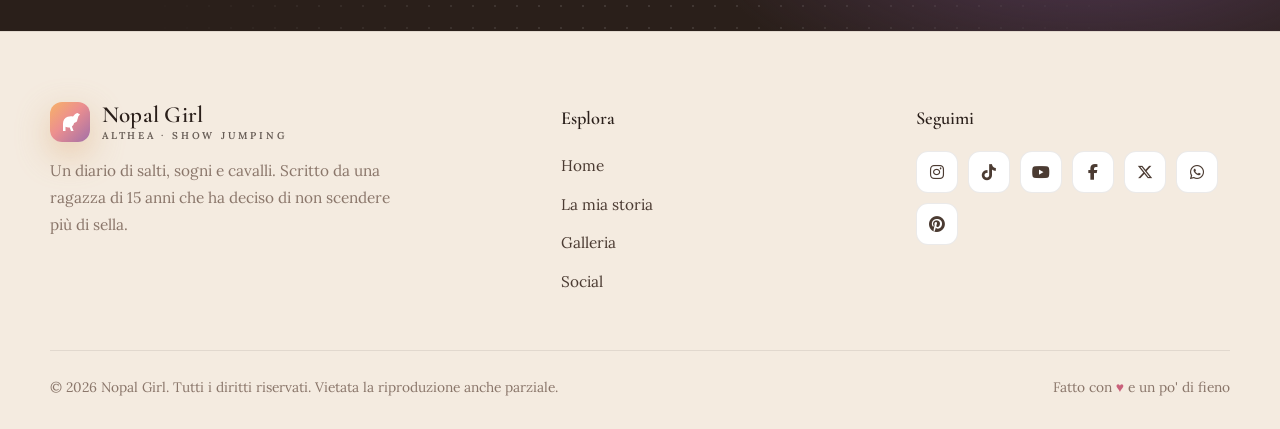
==== commit e561ffb1: "Galleria con foto dirette da Google Foto (sync automatico + lightbox) - Nuovo scripts/sync_photos.py" ====
--- a/gallery.html
+++ b/gallery.html
@@ -5,13 +5,13 @@
   <meta charset="UTF-8">
   <meta name="viewport" content="width=device-width, initial-scale=1.0">
   <title>Galleria — Nopal Girl</title>
-  <meta name="description" content="La galleria di Nopal Girl: salti, gare, allenamenti e momenti di complicità tra Althea e i suoi cavalli, nel suo album condiviso di Google Foto.">
+  <meta name="description" content="La galleria di Nopal Girl: salti, gare, allenamenti e momenti di complicità tra Althea e i suoi cavalli, dal suo album di Google Foto.">
   <meta name="theme-color" content="#fbf6f0">
   <link rel="icon" href="data:image/svg+xml,<svg xmlns=%22http://www.w3.org/2000/svg%22 viewBox=%220 0 100 100%22><text y=%22.9em%22 font-size=%2290%22>🐎</text></svg>">
   <meta property="og:type" content="website">
   <meta property="og:locale" content="it_IT">
   <meta property="og:title" content="Galleria — Nopal Girl">
-  <meta property="og:description" content="Momenti in volo: l'album di foto di Althea su Google Foto.">
+  <meta property="og:description" content="Momenti in volo: la galleria di foto di Althea.">
   <meta property="og:image" content="assets/videos/video-poster.jpg">
   <link rel="preconnect" href="https://fonts.googleapis.com">
   <link rel="preconnect" href="https://fonts.gstatic.com" crossorigin>
@@ -51,47 +51,15 @@
           <span class="eyebrow center">Galleria</span>
           <h2 id="gallery-title">Momenti <em>in volo</em></h2>
           <p>
-            Libertà, potenza e grazia. Tutte le mie foto vivono nel mio album
-            condiviso di Google Foto: aprilo e sfoglialo quando vuoi.
+            Libertà, potenza e grazia. Le foto arrivano dal mio album condiviso
+            di Google Foto: clicca per ingrandire, usa le frecce per sfogliare.
           </p>
+          <p id="gallery-meta" class="gallery-meta" aria-live="polite"></p>
         </div>
-        <div class="album-card reveal-scale">
-          <div class="album-cover">
-            <span class="album-badge-float"><i class="fas fa-images"></i> Album condiviso</span>
-            <img src="assets/videos/video-poster.jpg" alt="Althea con il suo cavallo al tramonto" loading="lazy" decoding="async" draggable="false">
-          </div>
-          <div class="album-body">
-            <h3>Il mio album <em>su Google Foto</em></h3>
-            <p>Ogni salto, ogni gara, ogni tramonto in scuderia: l'album si aggiorna da solo ogni volta che aggiungo nuove foto. Salvalo tra i preferiti e torna a trovarmi spesso.</p>
-            <ul class="album-feats">
-              <li><i class="fas fa-check"></i> Si apre direttamente nell'app Google Foto</li>
-              <li><i class="fas fa-check"></i> Foto in alta qualità, ingrandibili con due dita</li>
-              <li><i class="fas fa-check"></i> Sempre aggiornato, senza dover ricaricare il sito</li>
-            </ul>
-            <div class="album-actions">
-              <a data-secret="photos" href="#" class="btn btn-primary" target="_blank" rel="noopener"><i class="fas fa-images"></i> Apri l'album <i class="fas fa-arrow-right"></i></a>
-              <a data-secret="whatsapp" href="#" class="btn btn-outline" target="_blank" rel="noopener"><i class="fab fa-whatsapp"></i> Chiedimi nuove foto</a>
-            </div>
-            <p class="album-note"><i class="fas fa-lock"></i> Le foto sono protette da copyright: guardale e sogna, ma non copiarle.</p>
-          </div>
-        </div>
-        <div class="album-steps" data-stagger>
-          <div class="album-step reveal">
-            <span class="n">01</span>
-            <h4>Apri l'album</h4>
-            <p>Un tocco sul pulsante e si apre Google Foto con tutte le immagini, in ordine di caricamento.</p>
-          </div>
-          <div class="album-step reveal">
-            <span class="n">02</span>
-            <h4>Sfoglia e ingrandisci</h4>
-            <p>Scorri, tocca per ingrandire, pizzica per vedere ogni dettaglio del salto.</p>
-          </div>
-          <div class="album-step reveal">
-            <span class="n">03</span>
-            <h4>Torna a trovarmi</h4>
-            <p>Dopo ogni gara aggiungo nuovi scatti: l'album che hai salvato si aggiorna da solo.</p>
-          </div>
-        </div>
+        <div id="gallery-grid" class="gallery-grid" data-src="assets/data/photos.json" aria-busy="true"></div>
+        <p class="gallery-note reveal">
+          <a data-secret="photos" href="#" class="btn btn-outline" target="_blank" rel="noopener"><i class="fas fa-images"></i> Apri l'album completo su Google Foto <i class="fas fa-arrow-right"></i></a>
+        </p>
       </div>
     </section>
 
--- a/assets/css/style.css
+++ b/assets/css/style.css
@@ -480,69 +480,131 @@
   color: rgba(42, 31, 26, 0.05);
 }
 
-/* ---------------- Album Google Foto ---------------- */
-.album-card {
-  position: relative; overflow: hidden;
-  display: grid; grid-template-columns: 1fr 1.15fr;
-  border-radius: 32px; background: var(--surface);
-  border: 1px solid var(--line); box-shadow: var(--shadow-md);
-}
-.album-cover { position: relative; min-height: 400px; overflow: hidden; background: var(--bg-alt); }
-.album-cover img {
-  position: absolute; inset: 0; width: 100%; height: 100%; object-fit: cover;
-  transition: transform 1s var(--ease);
-}
-.album-card:hover .album-cover img { transform: scale(1.05); }
-.album-cover::after {
-  content: ''; position: absolute; inset: 0;
-  background: linear-gradient(100deg, transparent 55%, rgba(42, 31, 26, 0.28));
-}
-.album-badge-float {
-  position: absolute; top: 20px; left: 20px; z-index: 1;
-  display: inline-flex; align-items: center; gap: 8px;
-  padding: 8px 16px; border-radius: var(--pill);
-  background: rgba(20, 12, 16, 0.55); color: #fff;
-  font-size: 0.74rem; letter-spacing: 0.16em; text-transform: uppercase;
-  border: 1px solid rgba(255, 255, 255, 0.3);
+/* ---------------- Gallery ---------------- */
+.gallery-grid {
+  display: grid; gap: var(--gap);
+  grid-template-columns: repeat(3, 1fr);
+  grid-auto-rows: 260px;
+  grid-auto-flow: dense;
+}
+.card {
+  position: relative; border-radius: var(--radius); overflow: hidden;
+  background: var(--bg-alt);
+  box-shadow: var(--shadow-sm);
+  cursor: zoom-in;
+  transition: transform 0.6s var(--ease), box-shadow 0.6s var(--ease);
+}
+.card:hover { transform: translateY(-6px); box-shadow: var(--shadow-md); }
+.card:focus-visible { outline: 3px solid var(--amber-deep); outline-offset: 4px; }
+.card.wide { grid-column: span 2; }
+.card.tall { grid-row: span 2; }
+.card img {
+  width: 100%; height: 100%; object-fit: cover;
+  transition: transform 1s var(--ease), filter 0.6s;
+}
+.card:hover img { transform: scale(1.06); }
+.card .placeholder {
+  position: absolute; inset: 0; display: grid; place-items: center;
+  font-size: 3rem; background: linear-gradient(135deg, #f3dcc2, #e0b28c);
+  color: rgba(255, 255, 255, 0.95);
+}
+.card-caption {
+  position: absolute; inset: auto 0 0 0; padding: 24px 24px 22px;
+  color: #fff;
+  background: linear-gradient(180deg, transparent, rgba(30, 18, 20, 0.78));
+  transform: translateY(8px); opacity: 0.94;
+  transition: transform 0.6s var(--ease), opacity 0.6s;
+}
+.card:hover .card-caption { transform: translateY(0); opacity: 1; }
+.card-caption .tag {
+  display: inline-block; font-size: 0.68rem; letter-spacing: 0.24em; text-transform: uppercase;
+  color: var(--gold); margin-bottom: 6px;
+}
+.card-caption h3 { font-family: var(--font-display); font-weight: 600; font-size: 1.5rem; line-height: 1.1; }
+.card-caption p { font-size: 0.9rem; opacity: 0.85; margin-top: 4px; }
+.card .zoom {
+  position: absolute; top: 16px; right: 16px;
+  width: 40px; height: 40px; border-radius: 50%;
+  display: grid; place-items: center;
+  background: rgba(255, 255, 255, 0.18); color: #fff;
+  border: 1px solid rgba(255, 255, 255, 0.35);
   backdrop-filter: blur(8px); -webkit-backdrop-filter: blur(8px);
-}
-.album-badge-float i { color: var(--gold); }
-.album-body {
-  padding: clamp(32px, 5vw, 56px);
-  display: flex; flex-direction: column; justify-content: center; gap: 16px;
-}
-.album-body h3 {
-  font-family: var(--font-display); font-weight: 600;
-  font-size: clamp(1.8rem, 3vw, 2.4rem); line-height: 1.12;
-}
-.album-body h3 em {
-  font-family: var(--font-script); font-style: normal;
-  background: var(--grad-text);
-  -webkit-background-clip: text; background-clip: text; color: transparent;
-  padding-right: 0.1em;
-}
-.album-body > p { color: var(--ink-3); font-size: 1.02rem; }
-.album-feats { list-style: none; display: grid; gap: 12px; margin: 6px 0 8px; }
-.album-feats li { display: flex; gap: 12px; align-items: flex-start; color: var(--ink-2); font-size: 0.98rem; }
-.album-feats i { color: var(--sage-deep); margin-top: 5px; }
-.album-actions { display: flex; gap: 14px; flex-wrap: wrap; margin-top: 6px; }
-.album-note { margin-top: 2px; font-size: 0.85rem; color: var(--ink-3); display: flex; align-items: center; gap: 8px; }
-.album-note i { color: var(--amber-deep); }
-
-.album-steps { display: grid; grid-template-columns: repeat(3, 1fr); gap: var(--gap); margin-top: var(--gap); }
-.album-step {
+  opacity: 0; transform: scale(0.8);
+  transition: opacity 0.4s, transform 0.5s var(--ease);
+}
+.card:hover .zoom { opacity: 1; transform: scale(1); }
+
+.gallery-note { text-align: center; margin-top: 56px; }
+.gallery-meta {
+  display: inline-flex; align-items: center; gap: 8px; margin-top: 14px;
+  padding: 6px 14px; border-radius: var(--pill);
   background: var(--surface); border: 1px solid var(--line);
-  border-radius: var(--radius); padding: 28px 26px; box-shadow: var(--shadow-sm);
-  transition: transform 0.5s var(--ease), box-shadow 0.5s var(--ease);
-}
-.album-step:hover { transform: translateY(-6px); box-shadow: var(--shadow-md); }
-.album-step .n {
-  font-family: var(--font-display); font-size: 2.6rem; font-weight: 600; line-height: 1;
-  background: var(--grad-text);
-  -webkit-background-clip: text; background-clip: text; color: transparent;
-}
-.album-step h4 { font-family: var(--font-display); font-size: 1.2rem; margin: 10px 0 6px; }
-.album-step p { color: var(--ink-3); font-size: 0.92rem; }
+  font-size: 0.8rem; letter-spacing: 0.06em; color: var(--ink-3);
+}
+.gallery-meta:empty { display: none; }
+.gallery-meta i { color: var(--amber-deep); }
+.gallery-grid[aria-busy="true"]:empty { min-height: 260px; }
+.gallery-grid[aria-busy="true"]:empty::before {
+  content: ''; grid-column: 1 / -1; border-radius: var(--radius);
+  background: linear-gradient(90deg, var(--bg-alt) 25%, #f9f1e7 50%, var(--bg-alt) 75%);
+  background-size: 200% 100%; animation: shimmer 1.4s linear infinite;
+}
+.gallery-empty {
+  grid-column: 1 / -1; grid-row: span 2;
+  display: grid; place-items: center; align-content: center; gap: 10px;
+  text-align: center; padding: 60px 24px;
+  border-radius: var(--radius); border: 1px dashed rgba(42, 31, 26, 0.18);
+  background: var(--surface);
+}
+.gallery-empty .ic {
+  width: 64px; height: 64px; border-radius: 20px; display: grid; place-items: center;
+  font-size: 1.8rem; color: #fff; background: var(--grad-warm); margin-bottom: 6px;
+  box-shadow: var(--glow-amber);
+}
+.gallery-empty h3 { font-family: var(--font-display); font-weight: 600; font-size: 1.6rem; }
+.gallery-empty p { color: var(--ink-3); max-width: 420px; }
+@keyframes shimmer { to { background-position: -200% 0; } }
+
+/* ---------------- Lightbox ---------------- */
+.lightbox {
+  position: fixed; inset: 0; z-index: 4000;
+  display: grid; place-items: center; padding: 24px;
+  background: rgba(20, 12, 16, 0.92);
+  backdrop-filter: blur(12px); -webkit-backdrop-filter: blur(12px);
+  opacity: 0; visibility: hidden;
+  transition: opacity 0.4s, visibility 0.4s;
+}
+.lightbox.open { opacity: 1; visibility: visible; }
+.lightbox figure {
+  max-width: min(1100px, 100%); max-height: 100%;
+  display: flex; flex-direction: column; align-items: center;
+  transform: scale(0.94) translateY(12px);
+  transition: transform 0.5s var(--ease);
+}
+.lightbox.open figure { transform: none; }
+.lightbox img {
+  max-width: 100%; max-height: 78vh; border-radius: var(--radius);
+  box-shadow: 0 40px 100px rgba(0, 0, 0, 0.6);
+}
+.lightbox figcaption { color: #fff; text-align: center; margin-top: 18px; }
+.lightbox figcaption h3 { font-family: var(--font-display); font-weight: 600; font-size: 1.6rem; }
+.lightbox figcaption p { opacity: 0.75; font-size: 0.95rem; }
+.lb-btn {
+  position: absolute; width: 52px; height: 52px; border-radius: 50%;
+  border: 1px solid rgba(255, 255, 255, 0.3); background: rgba(255, 255, 255, 0.1);
+  color: #fff; font-size: 1.1rem; cursor: pointer; display: grid; place-items: center;
+  transition: background 0.3s, transform 0.3s var(--ease);
+}
+.lb-btn:hover { background: rgba(255, 255, 255, 0.22); transform: scale(1.06); }
+.lb-close { top: 22px; right: 22px; }
+.lb-prev { left: 22px; top: 50%; transform: translateY(-50%); }
+.lb-next { right: 22px; top: 50%; transform: translateY(-50%); }
+.lb-prev:hover { transform: translateY(-50%) scale(1.06); }
+.lb-next:hover { transform: translateY(-50%) scale(1.06); }
+.lb-counter {
+  position: absolute; bottom: 22px; left: 50%; transform: translateX(-50%);
+  color: rgba(255, 255, 255, 0.7); font-size: 0.85rem; letter-spacing: 0.2em;
+}
 
 /* ---------------- Social ---------------- */
 .social-hero {
@@ -785,9 +847,9 @@
 @media (max-width: 860px) {
   .about-grid { grid-template-columns: 1fr; }
   .about-visual { max-width: 420px; margin: 0 auto 20px; }
-  .album-card { grid-template-columns: 1fr; }
-  .album-cover { min-height: 280px; }
-  .album-steps { grid-template-columns: 1fr 1fr; }
+  .gallery-grid { grid-template-columns: 1fr 1fr; grid-auto-rows: 220px; }
+  .card.wide { grid-column: span 2; }
+  .card.tall { grid-row: span 1; }
 }
 @media (max-width: 720px) {
   :root { --nav-h: 66px; }
@@ -816,13 +878,15 @@
   .hero { padding-bottom: 90px; }
   .scroll-hint { display: none; }
   .values { grid-template-columns: 1fr; }
-  .album-cover { min-height: 220px; }
-  .album-steps { grid-template-columns: 1fr; }
+  .gallery-grid { grid-template-columns: 1fr; grid-auto-rows: 240px; }
+  .card.wide { grid-column: span 1; }
   .social-icons { grid-template-columns: repeat(2, 1fr); }
   .social-cards { grid-template-columns: 1fr; }
   .footer-grid { grid-template-columns: 1fr; }
   .about-badge { left: 8px; bottom: 16px; padding: 12px 16px; }
   .wa-float { left: 16px; bottom: 16px; width: 52px; height: 52px; }
+  .lb-prev, .lb-next { width: 44px; height: 44px; top: auto; bottom: 60px; transform: none; }
+  .lb-prev:hover, .lb-next:hover { transform: scale(1.06); }
 }
 
 /* ---------------- Reduced motion ---------------- */
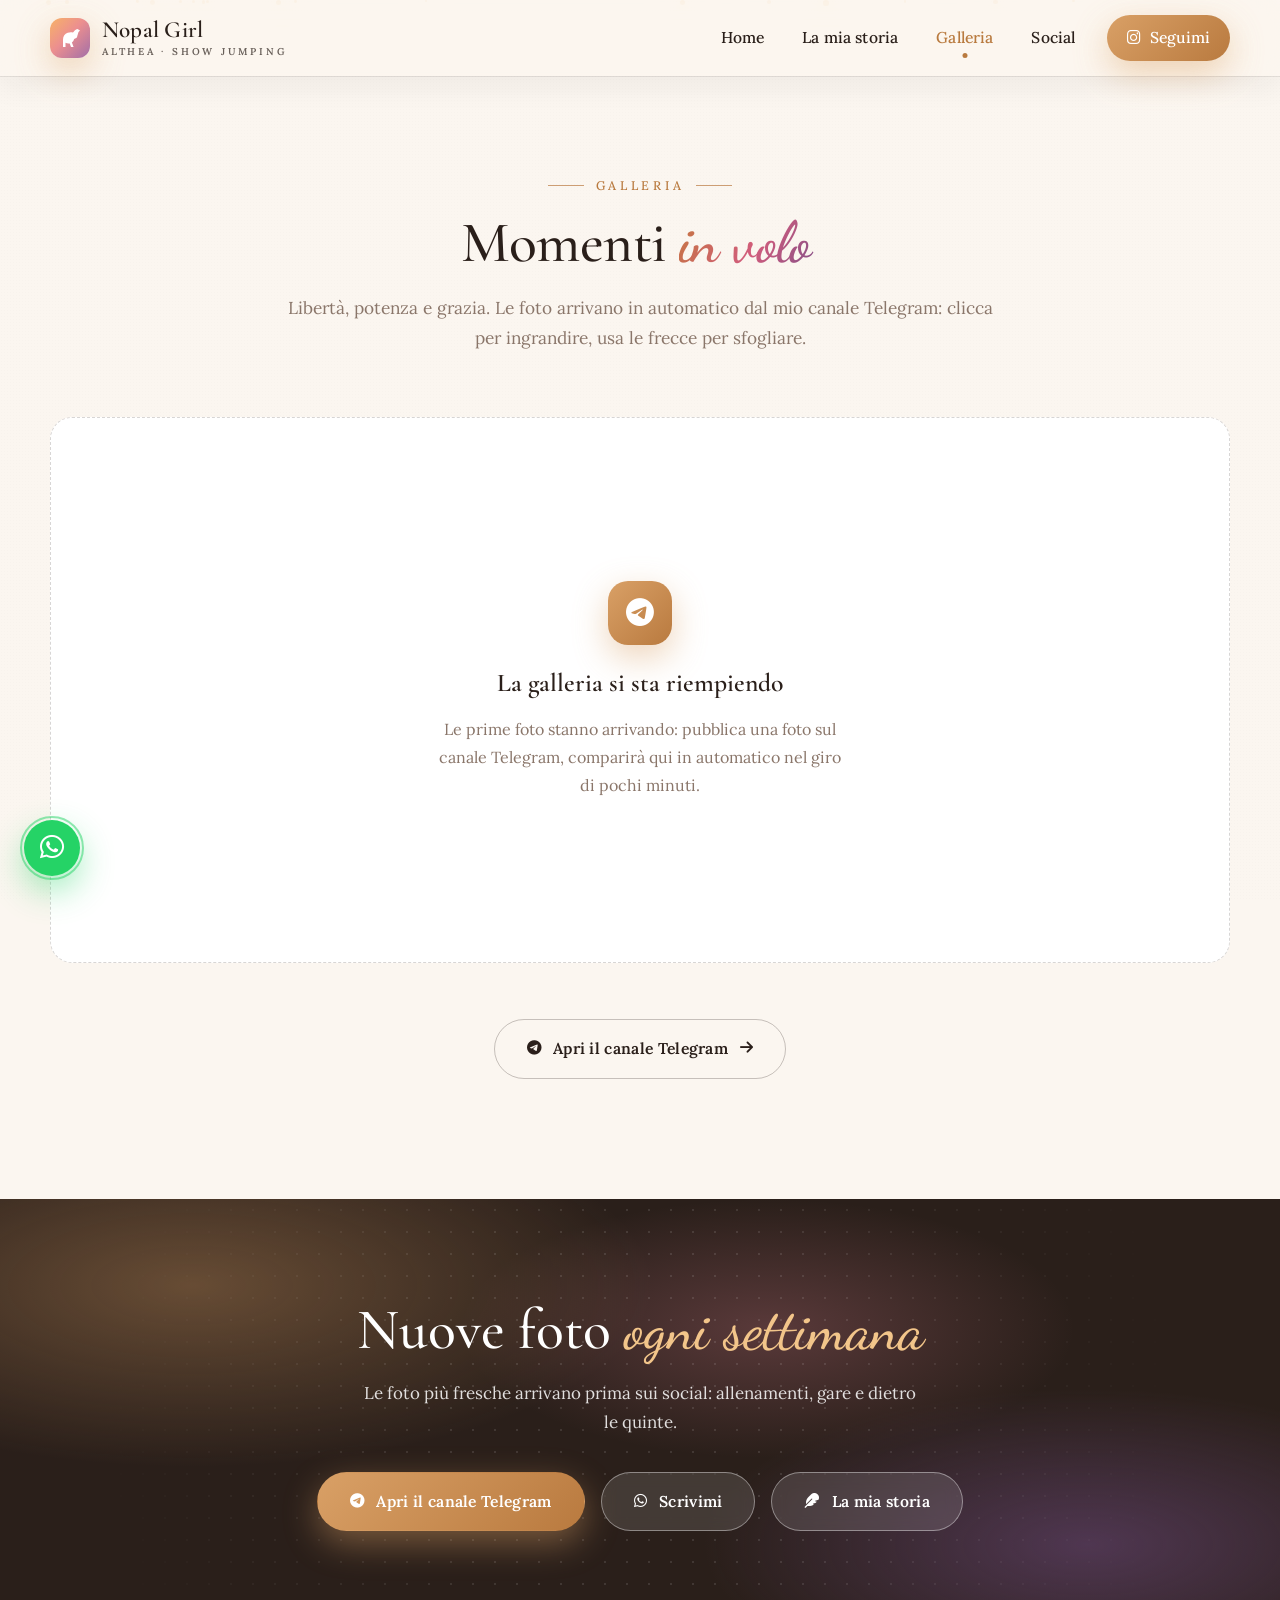
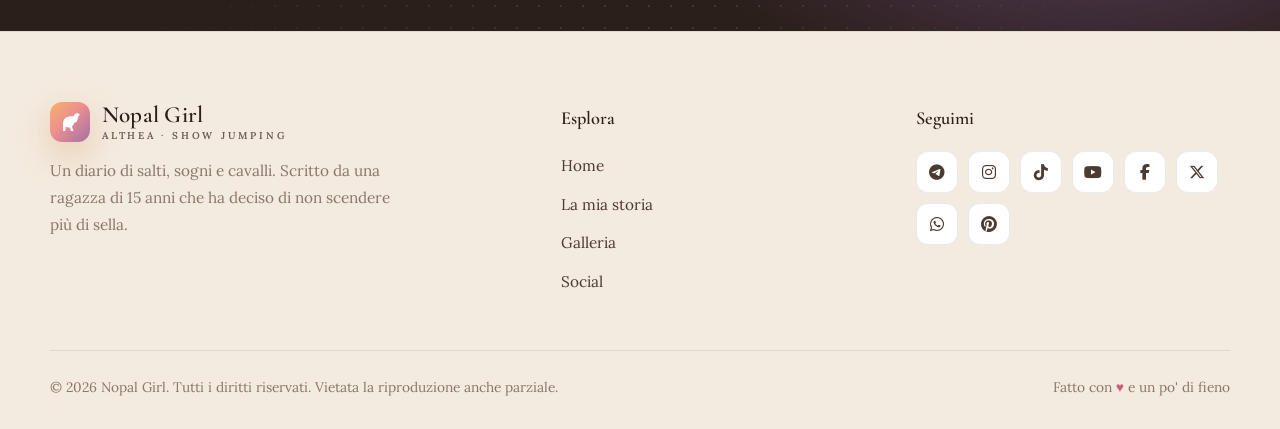
==== commit a3294f1a: "Galleria alimentata dal canale Telegram (Bot API + anteprima pubblica) - scripts/sync_telegram.py: s" ====
--- a/gallery.html
+++ b/gallery.html
@@ -5,7 +5,7 @@
   <meta charset="UTF-8">
   <meta name="viewport" content="width=device-width, initial-scale=1.0">
   <title>Galleria — Nopal Girl</title>
-  <meta name="description" content="La galleria di Nopal Girl: salti, gare, allenamenti e momenti di complicità tra Althea e i suoi cavalli, dal suo album di Google Foto.">
+  <meta name="description" content="La galleria di Nopal Girl: salti, gare, allenamenti e momenti di complicità tra Althea e i suoi cavalli, dal suo canale Telegram.">
   <meta name="theme-color" content="#fbf6f0">
   <link rel="icon" href="data:image/svg+xml,<svg xmlns=%22http://www.w3.org/2000/svg%22 viewBox=%220 0 100 100%22><text y=%22.9em%22 font-size=%2290%22>🐎</text></svg>">
   <meta property="og:type" content="website">
@@ -51,14 +51,14 @@
           <span class="eyebrow center">Galleria</span>
           <h2 id="gallery-title">Momenti <em>in volo</em></h2>
           <p>
-            Libertà, potenza e grazia. Le foto arrivano dal mio album condiviso
-            di Google Foto: clicca per ingrandire, usa le frecce per sfogliare.
+            Libertà, potenza e grazia. Le foto arrivano in automatico dal mio
+            canale Telegram: clicca per ingrandire, usa le frecce per sfogliare.
           </p>
           <p id="gallery-meta" class="gallery-meta" aria-live="polite"></p>
         </div>
         <div id="gallery-grid" class="gallery-grid" data-src="assets/data/photos.json" aria-busy="true"></div>
         <p class="gallery-note reveal">
-          <a data-secret="photos" href="#" class="btn btn-outline" target="_blank" rel="noopener"><i class="fas fa-images"></i> Apri l'album completo su Google Foto <i class="fas fa-arrow-right"></i></a>
+          <a data-secret="photos" href="#" class="btn btn-outline" target="_blank" rel="noopener"><i class="fab fa-telegram"></i> Apri il canale Telegram <i class="fas fa-arrow-right"></i></a>
         </p>
       </div>
     </section>
@@ -68,7 +68,7 @@
         <h2 id="cta-title">Nuove foto <em>ogni settimana</em></h2>
         <p>Le foto più fresche arrivano prima sui social: allenamenti, gare e dietro le quinte.</p>
         <div class="btn-row">
-          <a data-secret="photos" href="#" class="btn btn-primary" target="_blank" rel="noopener"><i class="fas fa-images"></i> Apri l'album</a>
+          <a data-secret="photos" href="#" class="btn btn-primary" target="_blank" rel="noopener"><i class="fab fa-telegram"></i> Apri il canale Telegram</a>
           <a data-secret="whatsapp" href="#" class="btn btn-ghost" target="_blank" rel="noopener"><i class="fab fa-whatsapp"></i> Scrivimi</a>
           <a href="index.html#storia" class="btn btn-ghost"><i class="fas fa-feather"></i> La mia storia</a>
         </div>
@@ -100,6 +100,7 @@
         <div>
           <h4>Seguimi</h4>
           <div class="footer-social">
+            <a data-secret="photos" href="#" target="_blank" rel="noopener" aria-label="Telegram"><i class="fab fa-telegram"></i></a>
             <a href="https://instagram.com/nopalgirl" target="_blank" rel="noopener" aria-label="Instagram"><i class="fab fa-instagram"></i></a>
             <a href="https://tiktok.com/@nopalgirl" target="_blank" rel="noopener" aria-label="TikTok"><i class="fab fa-tiktok"></i></a>
             <a href="https://youtube.com/nopalgirl" target="_blank" rel="noopener" aria-label="YouTube"><i class="fab fa-youtube"></i></a>
--- a/assets/css/style.css
+++ b/assets/css/style.css
@@ -634,7 +634,7 @@
 .social-hero p { max-width: 600px; margin: 18px auto 0; opacity: 0.92; font-size: 1.06rem; }
 
 .social-icons {
-  display: grid; grid-template-columns: repeat(7, 1fr); gap: 14px;
+  display: grid; grid-template-columns: repeat(4, 1fr); gap: 14px;
   margin-top: 44px;
 }
 .social-link {
@@ -660,6 +660,7 @@
 .social-link:hover .fa-x-twitter { color: #000; }
 .social-link:hover .fa-pinterest { color: #e60023; }
 .social-link:hover .fa-whatsapp { color: #25d366; }
+.social-link:hover .fa-telegram { color: #26a5e4; }
 .social-link span { font-size: 0.82rem; font-weight: 600; letter-spacing: 0.04em; }
 .social-link small { font-size: 0.68rem; opacity: 0.75; margin-top: -6px; }
 
@@ -688,6 +689,7 @@
 .ic-x  { background: #222; }
 .ic-pi { background: #e60023; }
 .ic-wa { background: #25d366; }
+.ic-tg { background: #26a5e4; }
 
 /* ---------------- CTA strip ---------------- */
 .cta-strip {
